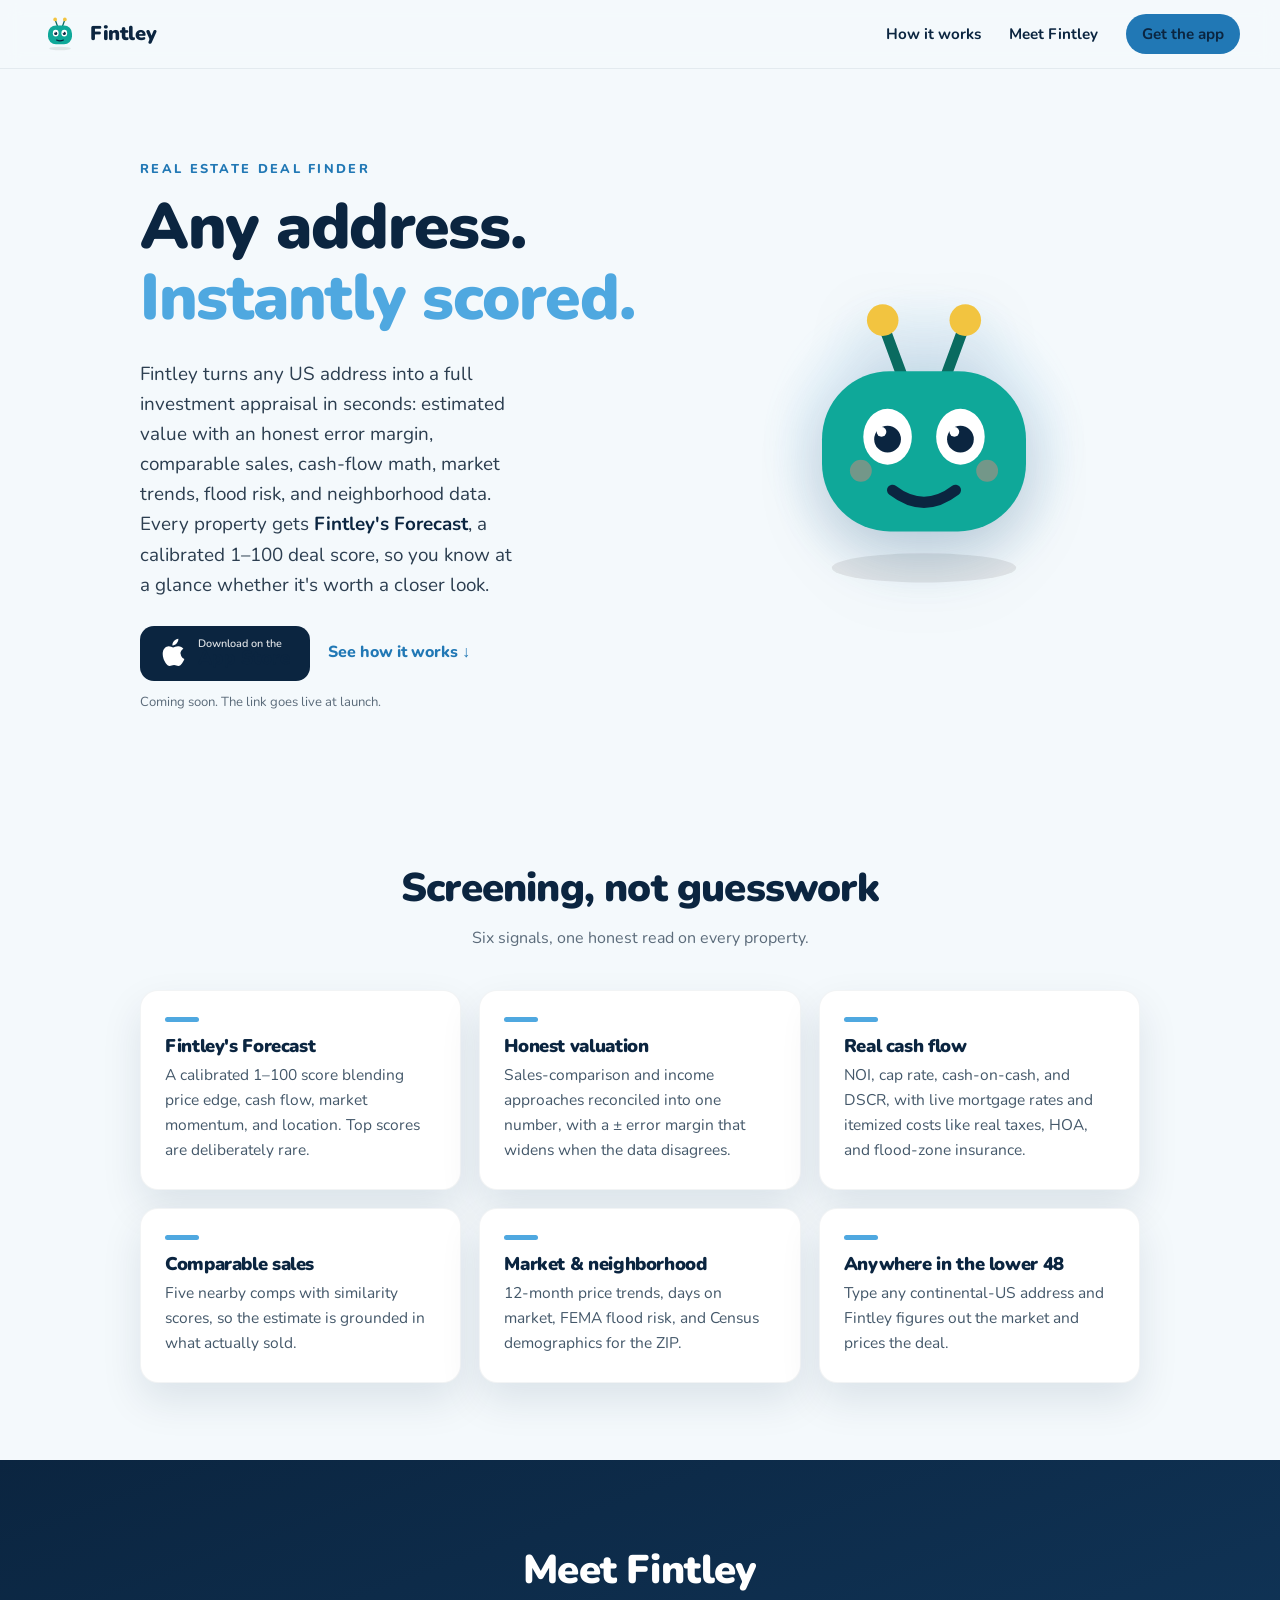
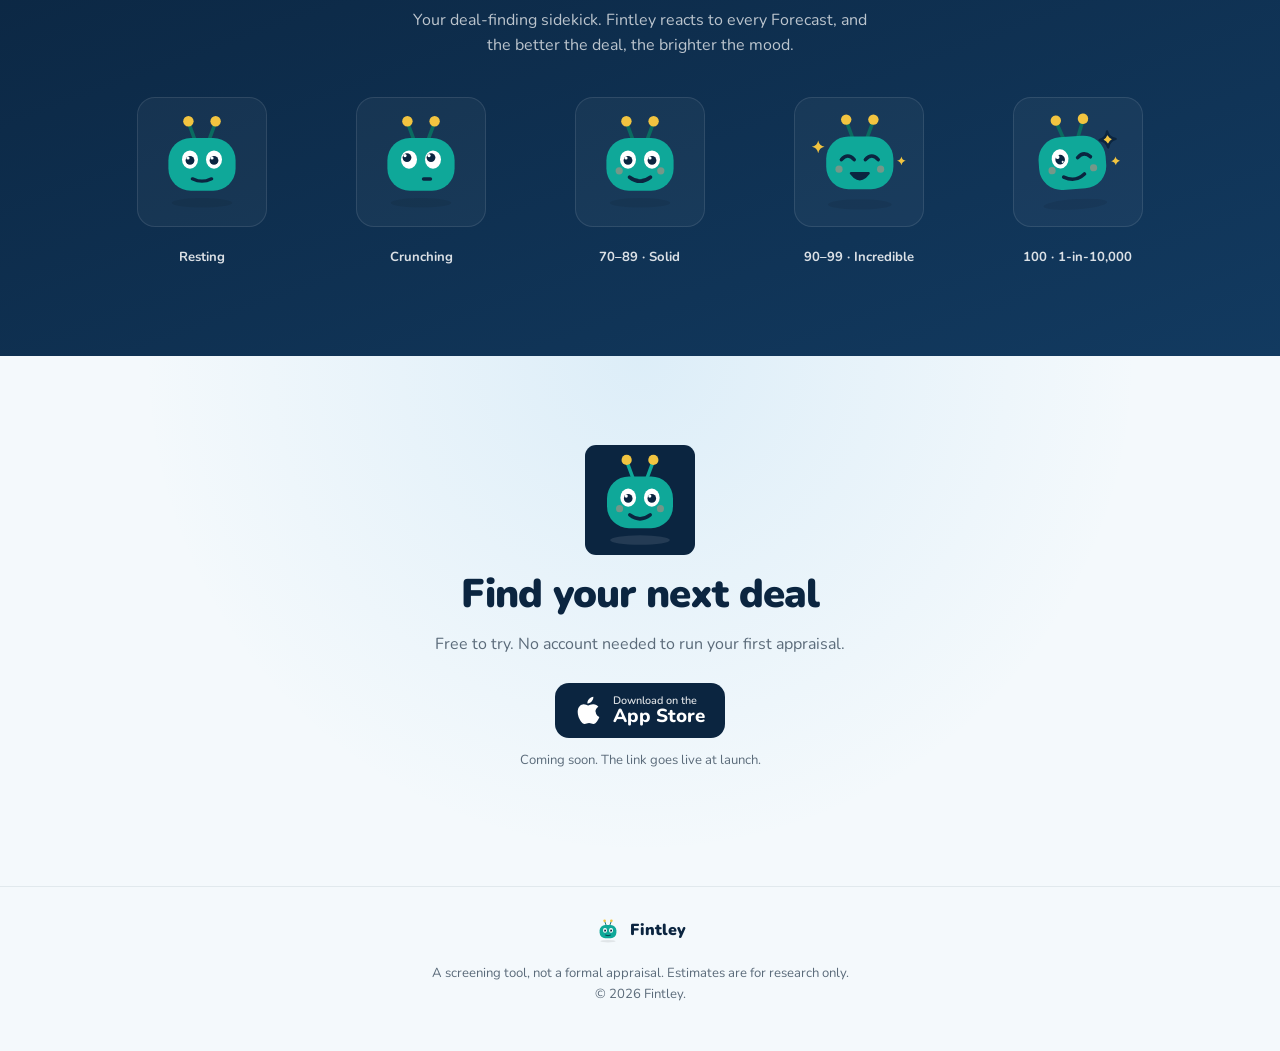
==== index.html @ 833531ff "Copy edits: remove em dashes from visible text" ====
<!DOCTYPE html>
<html lang="en">
<head>
  <meta charset="UTF-8" />
  <meta name="viewport" content="width=device-width, initial-scale=1.0" />
  <title>Fintley | Real Estate Deal Finder</title>
  <meta name="description" content="Fintley turns any US address into an instant, honest investment appraisal: value, cash flow, comps, flood risk, and Fintley's Forecast, a 1–100 deal score." />

  <!-- Social / Open Graph -->
  <meta property="og:title" content="Fintley | Real Estate Deal Finder" />
  <meta property="og:description" content="Any address, instantly scored. Meet Fintley's Forecast, a calibrated 1–100 investment score on every property." />
  <meta property="og:type" content="website" />
  <meta property="og:image" content="assets/og-image.png" />
  <meta name="theme-color" content="#0B2540" />

  <link rel="icon" type="image/png" href="assets/favicon-256.png" />
  <link rel="apple-touch-icon" href="assets/apple-touch-icon.png" />
  <link rel="preconnect" href="https://fonts.googleapis.com" />
  <link rel="preconnect" href="https://fonts.gstatic.com" crossorigin />
  <link href="https://fonts.googleapis.com/css2?family=Nunito:wght@400;600;700;800;900&display=swap" rel="stylesheet" />
  <link rel="stylesheet" href="styles.css" />
</head>
<body>

  <!-- ───── Header ───── -->
  <header class="site-header">
    <a class="brand" href="#top" aria-label="Fintley home">
      <img class="brand__mark" src="assets/fintley/fintley-neutral-transparent.svg" alt="" width="40" height="40" />
      <span class="brand__name">Fintley</span>
    </a>
    <nav class="site-nav">
      <a href="#how">How it works</a>
      <a href="#fintley">Meet Fintley</a>
      <a class="btn btn--sm" href="#download">Get the app</a>
    </nav>
  </header>

  <!-- ───── Hero ───── -->
  <main id="top">
    <section class="hero">
      <div class="hero__copy">
        <p class="eyebrow">Real Estate Deal Finder</p>
        <h1>Any address.<br /><span class="accent">Instantly&nbsp;scored.</span></h1>
        <p class="lede">
          Fintley turns any US address into a full investment appraisal in
          seconds: estimated value with an honest error margin, comparable sales,
          cash-flow math, market trends, flood risk, and neighborhood data. Every
          property gets <strong>Fintley's&nbsp;Forecast</strong>, a calibrated 1–100
          deal score, so you know at a glance whether it's worth a closer look.
        </p>
        <div class="cta-row">
          <!-- TODO: replace with the real App Store URL at launch -->
          <a class="appstore-btn" href="https://apps.apple.com/app/id000000000" data-placeholder="true" aria-label="Download Fintley on the App Store (link coming at launch)">
            <svg class="appstore-btn__logo" viewBox="0 0 384 512" aria-hidden="true" focusable="false">
              <path fill="currentColor" d="M318.7 268.7c-.2-36.7 16.4-64.4 50-84.8-18.8-26.9-47.2-41.7-84.7-44.6-35.5-2.8-74.3 20.7-88.5 20.7-15 0-49.4-19.7-76.4-19.7C71.4 141.3 16 184.5 16 272.1c0 25.9 4.7 52.7 14.2 80.3 12.6 36.4 58 125.6 105.4 124.1 24.8-.6 42.3-17.6 74.5-17.6 31.2 0 47.4 17.6 74.4 17.6 47.8-.7 88.9-81.8 100.9-118.3-64.1-30.2-60.9-88.5-60.9-89.5zM256.9 91.5c29.6-35.1 26.9-67.1 26-78.6-26.1 1.5-56.3 17.8-73.5 37.8-19 21.5-30.2 48.1-27.8 77.9 28.2 2.2 53.9-12.2 75.3-37.1z"/>
            </svg>
            <span class="appstore-btn__text">
              <small>Download on the</small>
              <strong>App Store</strong>
            </span>
          </a>
          <a class="link-quiet" href="#how">See how it works ↓</a>
        </div>
        <p class="cta-note">Coming soon. The link goes live at launch.</p>
      </div>

      <div class="hero__art" aria-hidden="true">
        <div class="hero__glow"></div>
        <img class="fintley-hero floaty" src="assets/fintley/fintley-happy-transparent.svg" alt="Fintley, the app's mascot" width="320" height="320" />
      </div>
    </section>

    <!-- ───── How it works ───── -->
    <section id="how" class="features">
      <h2>Screening, not guesswork</h2>
      <p class="section-sub">Six signals, one honest read on every property.</p>
      <div class="grid">
        <article class="card">
          <h3>Fintley's Forecast</h3>
          <p>A calibrated 1–100 score blending price edge, cash flow, market momentum, and location. Top scores are deliberately rare.</p>
        </article>
        <article class="card">
          <h3>Honest valuation</h3>
          <p>Sales-comparison and income approaches reconciled into one number, with a ± error margin that widens when the data disagrees.</p>
        </article>
        <article class="card">
          <h3>Real cash flow</h3>
          <p>NOI, cap rate, cash-on-cash, and DSCR, with live mortgage rates and itemized costs like real taxes, HOA, and flood-zone insurance.</p>
        </article>
        <article class="card">
          <h3>Comparable sales</h3>
          <p>Five nearby comps with similarity scores, so the estimate is grounded in what actually sold.</p>
        </article>
        <article class="card">
          <h3>Market &amp; neighborhood</h3>
          <p>12-month price trends, days on market, FEMA flood risk, and Census demographics for the ZIP.</p>
        </article>
        <article class="card">
          <h3>Anywhere in the lower 48</h3>
          <p>Type any continental-US address and Fintley figures out the market and prices the deal.</p>
        </article>
      </div>
    </section>

    <!-- ───── Meet Fintley ───── -->
    <section id="fintley" class="fintley">
      <h2>Meet Fintley</h2>
      <p class="section-sub">
        Your deal-finding sidekick. Fintley reacts to every Forecast, and the better
        the deal, the brighter the mood.
      </p>
      <ul class="moods" role="list">
        <li class="mood">
          <img src="assets/fintley/fintley-neutral-transparent.svg" alt="Fintley, neutral" width="120" height="120" />
          <span class="mood__label">Resting</span>
        </li>
        <li class="mood">
          <img src="assets/fintley/fintley-thinking-transparent.svg" alt="Fintley, thinking" width="120" height="120" />
          <span class="mood__label">Crunching</span>
        </li>
        <li class="mood">
          <img src="assets/fintley/fintley-happy-transparent.svg" alt="Fintley, happy" width="120" height="120" />
          <span class="mood__label">70–89 · Solid</span>
        </li>
        <li class="mood">
          <img src="assets/fintley/fintley-excited-transparent.svg" alt="Fintley, excited" width="120" height="120" />
          <span class="mood__label">90–99 · Incredible</span>
        </li>
        <li class="mood">
          <img src="assets/fintley/fintley-wink-transparent.svg" alt="Fintley, winking" width="120" height="120" />
          <span class="mood__label">100 · 1-in-10,000</span>
        </li>
      </ul>
    </section>

    <!-- ───── Download CTA ───── -->
    <section id="download" class="download">
      <img class="download__fintley" src="assets/fintley/fintley-happy-dark.svg" alt="" width="128" height="128" />
      <h2>Find your next deal</h2>
      <p>Free to try. No account needed to run your first appraisal.</p>
      <!-- TODO: replace with the real App Store URL at launch -->
      <a class="appstore-btn appstore-btn--on-dark" href="https://apps.apple.com/app/id000000000" data-placeholder="true" aria-label="Download Fintley on the App Store (link coming at launch)">
        <svg class="appstore-btn__logo" viewBox="0 0 384 512" aria-hidden="true" focusable="false">
          <path fill="currentColor" d="M318.7 268.7c-.2-36.7 16.4-64.4 50-84.8-18.8-26.9-47.2-41.7-84.7-44.6-35.5-2.8-74.3 20.7-88.5 20.7-15 0-49.4-19.7-76.4-19.7C71.4 141.3 16 184.5 16 272.1c0 25.9 4.7 52.7 14.2 80.3 12.6 36.4 58 125.6 105.4 124.1 24.8-.6 42.3-17.6 74.5-17.6 31.2 0 47.4 17.6 74.4 17.6 47.8-.7 88.9-81.8 100.9-118.3-64.1-30.2-60.9-88.5-60.9-89.5zM256.9 91.5c29.6-35.1 26.9-67.1 26-78.6-26.1 1.5-56.3 17.8-73.5 37.8-19 21.5-30.2 48.1-27.8 77.9 28.2 2.2 53.9-12.2 75.3-37.1z"/>
        </svg>
        <span class="appstore-btn__text"><small>Download on the</small><strong>App Store</strong></span>
      </a>
      <p class="cta-note cta-note--light">Coming soon. The link goes live at launch.</p>
    </section>
  </main>

  <!-- ───── Footer ───── -->
  <footer class="site-footer">
    <div class="footer__brand">
      <img src="assets/fintley/fintley-neutral-transparent.svg" alt="" width="28" height="28" />
      <span>Fintley</span>
    </div>
    <p class="footer__fine">
      A screening tool, not a formal appraisal. Estimates are for research only.<br />
      © <span id="year">2026</span> Fintley.
    </p>
  </footer>

  <script src="app.js" defer></script>
</body>
</html>
---- styles.css ----
/* Fintley — landing page
   Official team colors:
   navy #0B2540 · sky #4FA8E0 · white #FFFFFF
   (sky-deep #2178B5 is sky tuned darker for text & hovers;
    cloud #F4F9FC is white with a whisper of sky for page background) */

:root {
  --navy: #0B2540;
  --navy-soft: #123A60;
  --sky: #4FA8E0;
  --sky-deep: #2178B5;
  --white: #FFFFFF;
  --cloud: #F4F9FC;
  --ink: #0B2540;
  --muted: #5b6b7a;
  --radius: 18px;
  --maxw: 1080px;
  --shadow: 0 18px 40px rgba(11, 37, 64, 0.10);
}

* { box-sizing: border-box; }

html { scroll-behavior: smooth; }

body {
  margin: 0;
  font-family: "Nunito", -apple-system, BlinkMacSystemFont, "Segoe UI", sans-serif;
  color: var(--ink);
  background: var(--cloud);
  line-height: 1.6;
  -webkit-font-smoothing: antialiased;
}

h1, h2, h3 { line-height: 1.1; margin: 0 0 .4em; font-weight: 900; letter-spacing: -0.02em; }
h2 { font-size: clamp(1.7rem, 3.5vw, 2.5rem); text-align: center; }
p { margin: 0 0 1rem; }
.accent { color: var(--sky); }

/* ───── Header ───── */
.site-header {
  position: sticky; top: 0; z-index: 50;
  display: flex; align-items: center; justify-content: space-between;
  padding: 14px clamp(16px, 4vw, 40px);
  background: rgba(244, 249, 252, 0.82);
  backdrop-filter: saturate(160%) blur(10px);
  border-bottom: 1px solid rgba(11, 37, 64, 0.07);
}
.brand { display: flex; align-items: center; gap: 10px; text-decoration: none; color: var(--navy); }
.brand__mark { display: block; }
.brand__name { font-weight: 900; font-size: 1.25rem; letter-spacing: -0.02em; }
.site-nav { display: flex; align-items: center; gap: clamp(12px, 2.5vw, 28px); }
.site-nav a { color: var(--navy); text-decoration: none; font-weight: 700; font-size: .95rem; }
.site-nav a:not(.btn):hover { color: var(--sky-deep); }

.btn {
  background: var(--sky-deep); color: #fff; border-radius: 999px;
  padding: 10px 18px; font-weight: 800; text-decoration: none;
  transition: transform .15s ease, background .15s ease;
}
.btn:hover { background: var(--navy); transform: translateY(-1px); }
.btn--sm { padding: 8px 16px; font-size: .9rem; }

/* ───── Hero ───── */
.hero {
  max-width: var(--maxw); margin: 0 auto;
  padding: clamp(40px, 7vw, 90px) clamp(16px, 4vw, 40px) clamp(30px, 5vw, 60px);
  display: grid; grid-template-columns: 1.1fr .9fr; gap: 40px; align-items: center;
}
.eyebrow {
  text-transform: uppercase; letter-spacing: .18em; font-weight: 800;
  font-size: .8rem; color: var(--sky-deep); margin-bottom: .8rem;
}
.hero h1 { font-size: clamp(2.4rem, 6vw, 4rem); }
.lede { font-size: clamp(1rem, 1.6vw, 1.18rem); color: #2c3e50; max-width: 34ch; }
.hero strong { color: var(--navy); }

.cta-row { display: flex; align-items: center; gap: 18px; flex-wrap: wrap; margin-top: 1.6rem; }
.link-quiet { color: var(--sky-deep); font-weight: 800; text-decoration: none; }
.link-quiet:hover { text-decoration: underline; }
.cta-note { font-size: .82rem; color: var(--muted); margin-top: .7rem; }
.cta-note--light { color: rgba(255,255,255,.7); }

/* Hero art */
.hero__art { position: relative; display: grid; place-items: center; }
.hero__glow {
  position: absolute; inset: 0; margin: auto;
  width: min(78%, 340px); aspect-ratio: 1;
  background: radial-gradient(circle, rgba(79,168,224,.30), transparent 65%);
  filter: blur(8px);
}
.fintley-hero { position: relative; width: min(80%, 340px); height: auto; filter: drop-shadow(0 20px 30px rgba(11,37,64,.18)); }

/* App Store button */
.appstore-btn {
  display: inline-flex; align-items: center; gap: 12px;
  background: var(--navy); color: #fff; text-decoration: none;
  padding: 12px 20px; border-radius: 14px;
  transition: transform .15s ease, box-shadow .15s ease;
}
.appstore-btn:hover { transform: translateY(-2px); box-shadow: var(--shadow); }
.appstore-btn__logo { width: 26px; height: 30px; flex: none; }
.appstore-btn__text { display: flex; flex-direction: column; line-height: 1.05; text-align: left; }
.appstore-btn__text small { font-size: .68rem; opacity: .85; font-weight: 600; }
.appstore-btn__text strong { font-size: 1.18rem; font-weight: 800; }
.appstore-btn--on-dark { background: #fff; color: var(--navy); }

/* ───── Features ───── */
.features { max-width: var(--maxw); margin: 0 auto; padding: clamp(40px, 6vw, 80px) clamp(16px, 4vw, 40px); }
.section-sub { text-align: center; color: var(--muted); max-width: 48ch; margin: 0 auto 2.4rem; }
.grid { display: grid; grid-template-columns: repeat(3, 1fr); gap: 18px; }
.card {
  background: #fff; border-radius: var(--radius); padding: 26px 24px;
  box-shadow: var(--shadow); border: 1px solid rgba(11,37,64,.05);
}
.card h3 { font-size: 1.15rem; color: var(--navy); }
.card h3::before {
  content: ""; display: block; width: 34px; height: 5px; border-radius: 3px;
  background: var(--sky); margin-bottom: 14px;
}
.card p { color: #44586a; margin: 0; font-size: .97rem; }

/* ───── Meet Fintley ───── */
.fintley {
  background: linear-gradient(160deg, var(--navy), var(--navy-soft));
  color: #fff; padding: clamp(48px, 7vw, 88px) clamp(16px, 4vw, 40px);
}
.fintley .section-sub { color: rgba(255,255,255,.72); }
.moods {
  list-style: none; margin: 2rem auto 0; padding: 0; max-width: var(--maxw);
  display: grid; grid-template-columns: repeat(5, 1fr); gap: 14px;
}
.mood { text-align: center; }
.mood img {
  width: 100%; max-width: 130px; height: auto; background: rgba(255,255,255,.04);
  border: 1px solid rgba(255,255,255,.10); border-radius: var(--radius); padding: 8px;
}
.mood__label { display: block; margin-top: .7rem; font-weight: 700; font-size: .82rem; color: rgba(255,255,255,.85); }

/* ───── Download ───── */
.download {
  text-align: center; padding: clamp(48px, 7vw, 90px) clamp(16px, 4vw, 40px);
  background:
    radial-gradient(circle at 50% 0%, rgba(79,168,224,.14), transparent 60%),
    var(--cloud);
}
.download__fintley { width: 110px; height: auto; margin-bottom: 8px; }
.download p { color: var(--muted); margin-bottom: 1.6rem; }
.download .appstore-btn { background: var(--navy); color: #fff; }

/* ───── Footer ───── */
.site-footer {
  border-top: 1px solid rgba(11,37,64,.08);
  padding: 30px clamp(16px, 4vw, 40px); text-align: center;
}
.footer__brand { display: inline-flex; align-items: center; gap: 8px; font-weight: 900; color: var(--navy); }
.footer__fine { color: var(--muted); font-size: .82rem; margin-top: .6rem; }

/* ───── Motion ───── */
@keyframes floaty {
  0%, 100% { transform: translateY(0); }
  50% { transform: translateY(-10px); }
}
.floaty { animation: floaty 4.5s ease-in-out infinite; }

@media (prefers-reduced-motion: reduce) {
  .floaty { animation: none; }
  html { scroll-behavior: auto; }
}

/* ───── Responsive ───── */
@media (max-width: 860px) {
  .hero { grid-template-columns: 1fr; text-align: center; padding-top: 36px; }
  .hero__copy { order: 2; }
  .hero__art { order: 1; }
  .lede { max-width: none; }
  .cta-row { justify-content: center; }
  .grid { grid-template-columns: repeat(2, 1fr); }
  .moods { grid-template-columns: repeat(3, 1fr); max-width: 460px; }
}
@media (max-width: 520px) {
  .site-nav a:not(.btn) { display: none; }
  .grid { grid-template-columns: 1fr; }
  .moods { grid-template-columns: repeat(2, 1fr); max-width: 320px; }
}
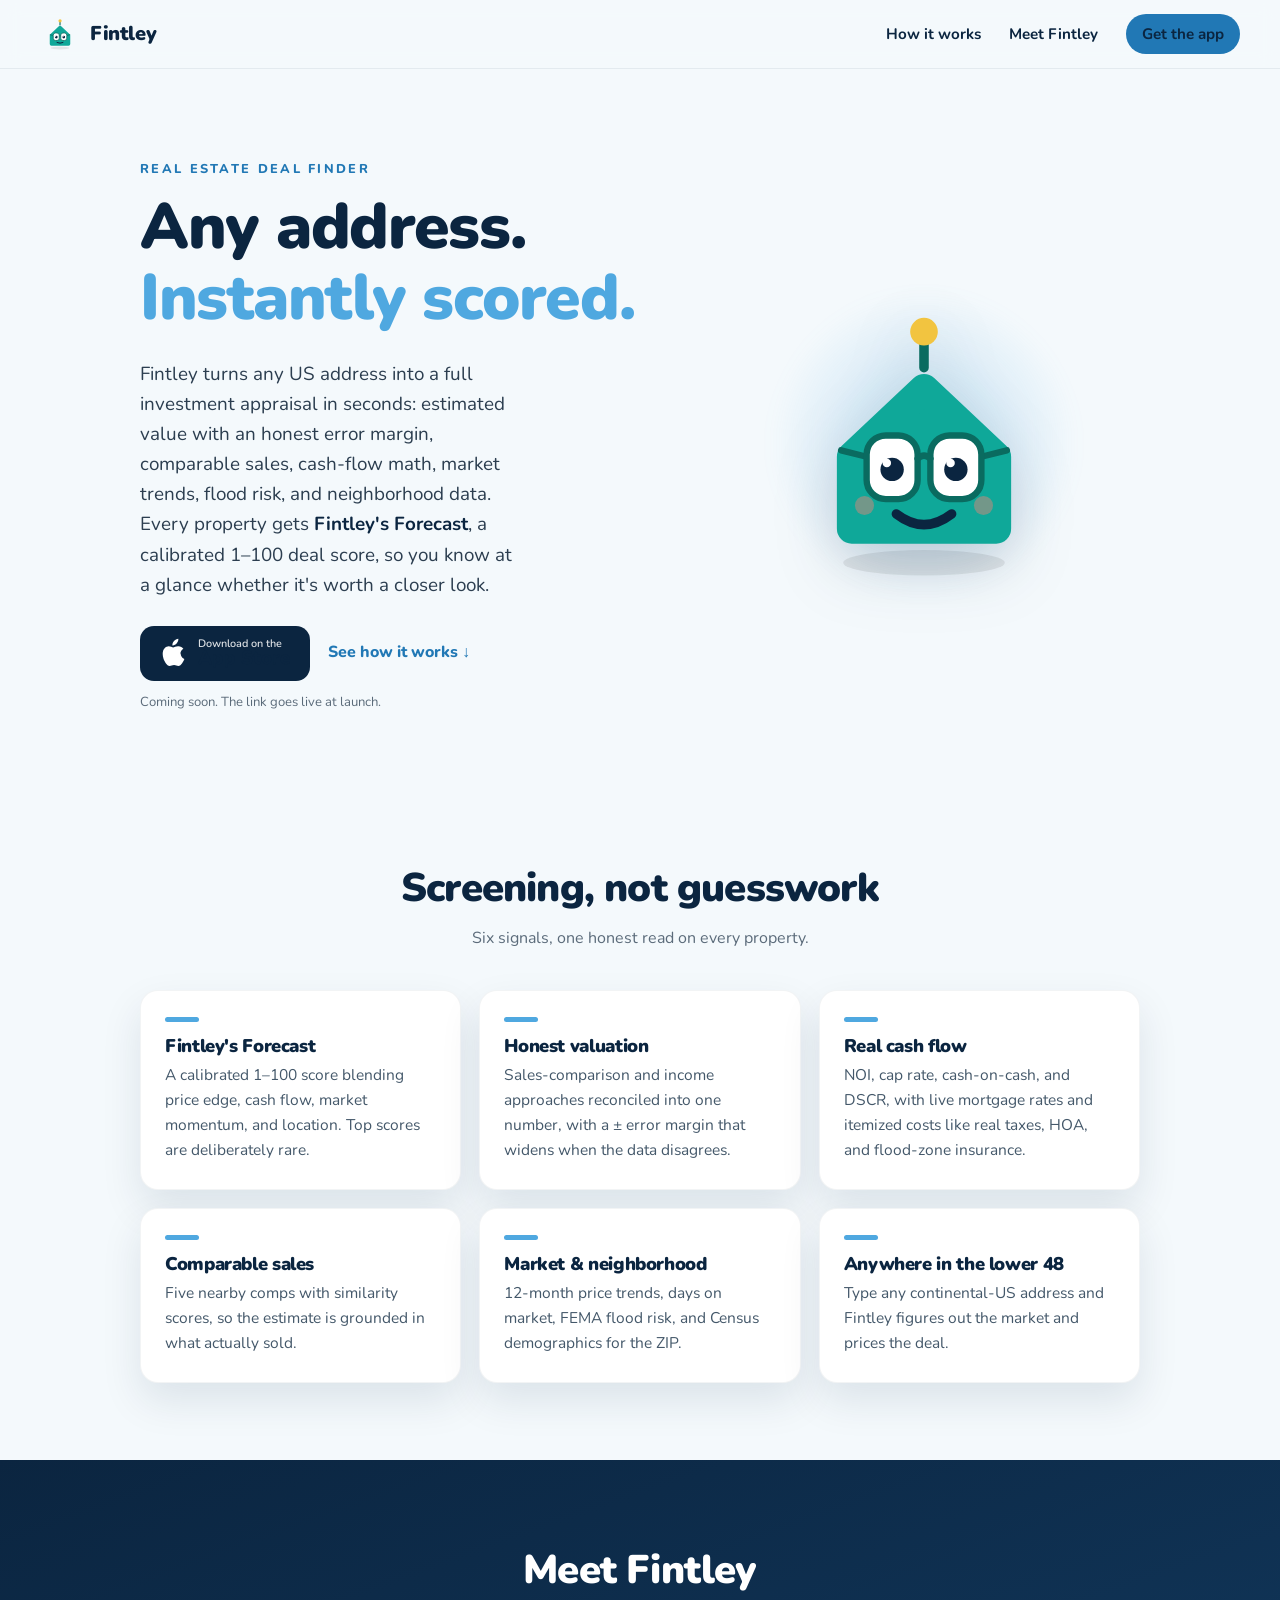
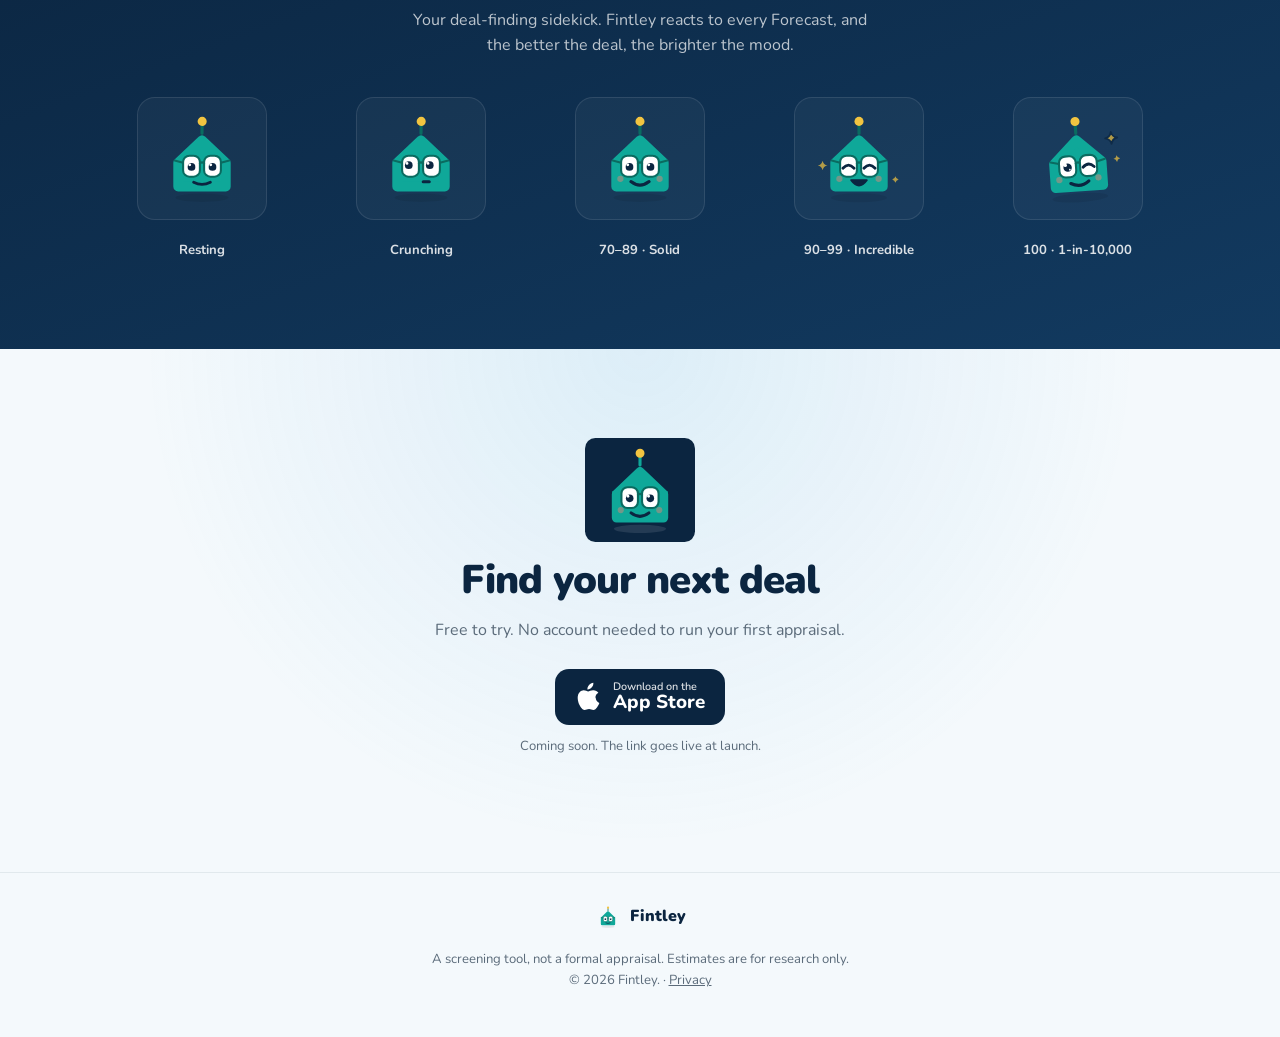
==== commit e41654e9: "Add Privacy link to footer" ====
--- a/index.html
+++ b/index.html
@@ -111,23 +111,23 @@
       </p>
       <ul class="moods" role="list">
         <li class="mood">
-          <img src="assets/fintley/fintley-neutral-transparent.svg" alt="Fintley, neutral" width="120" height="120" />
+          <img src="assets/fintley/fintley-neutral-transparent.svg" alt="Fintley, neutral" width="120" height="120" loading="lazy" />
           <span class="mood__label">Resting</span>
         </li>
         <li class="mood">
-          <img src="assets/fintley/fintley-thinking-transparent.svg" alt="Fintley, thinking" width="120" height="120" />
+          <img src="assets/fintley/fintley-thinking-transparent.svg" alt="Fintley, thinking" width="120" height="120" loading="lazy" />
           <span class="mood__label">Crunching</span>
         </li>
         <li class="mood">
-          <img src="assets/fintley/fintley-happy-transparent.svg" alt="Fintley, happy" width="120" height="120" />
+          <img src="assets/fintley/fintley-happy-transparent.svg" alt="Fintley, happy" width="120" height="120" loading="lazy" />
           <span class="mood__label">70–89 · Solid</span>
         </li>
         <li class="mood">
-          <img src="assets/fintley/fintley-excited-transparent.svg" alt="Fintley, excited" width="120" height="120" />
+          <img src="assets/fintley/fintley-excited-transparent.svg" alt="Fintley, excited" width="120" height="120" loading="lazy" />
           <span class="mood__label">90–99 · Incredible</span>
         </li>
         <li class="mood">
-          <img src="assets/fintley/fintley-wink-transparent.svg" alt="Fintley, winking" width="120" height="120" />
+          <img src="assets/fintley/fintley-wink-transparent.svg" alt="Fintley, winking" width="120" height="120" loading="lazy" />
           <span class="mood__label">100 · 1-in-10,000</span>
         </li>
       </ul>
@@ -135,7 +135,7 @@
 
     <!-- ───── Download CTA ───── -->
     <section id="download" class="download">
-      <img class="download__fintley" src="assets/fintley/fintley-happy-dark.svg" alt="" width="128" height="128" />
+      <img class="download__fintley" src="assets/fintley/fintley-happy-dark.svg" alt="" width="128" height="128" loading="lazy" />
       <h2>Find your next deal</h2>
       <p>Free to try. No account needed to run your first appraisal.</p>
       <!-- TODO: replace with the real App Store URL at launch -->
@@ -152,12 +152,12 @@
   <!-- ───── Footer ───── -->
   <footer class="site-footer">
     <div class="footer__brand">
-      <img src="assets/fintley/fintley-neutral-transparent.svg" alt="" width="28" height="28" />
+      <img src="assets/fintley/fintley-neutral-transparent.svg" alt="" width="28" height="28" loading="lazy" />
       <span>Fintley</span>
     </div>
     <p class="footer__fine">
       A screening tool, not a formal appraisal. Estimates are for research only.<br />
-      © <span id="year">2026</span> Fintley.
+      © <span id="year">2026</span> Fintley. · <a href="privacy/" style="color:inherit">Privacy</a>
     </p>
   </footer>
 
--- a/styles.css
+++ b/styles.css
@@ -172,13 +172,29 @@
   .hero { grid-template-columns: 1fr; text-align: center; padding-top: 36px; }
   .hero__copy { order: 2; }
   .hero__art { order: 1; }
+  .fintley-hero { width: min(45%, 240px); }
+  .hero__glow { width: min(48%, 250px); }
   .lede { max-width: none; }
   .cta-row { justify-content: center; }
   .grid { grid-template-columns: repeat(2, 1fr); }
-  .moods { grid-template-columns: repeat(3, 1fr); max-width: 460px; }
+  /* flex instead of grid so the last row of moods centers itself */
+  .moods { display: flex; flex-wrap: wrap; justify-content: center; max-width: 460px; }
+  .mood { flex: 0 0 calc(33.33% - 10px); }
 }
 @media (max-width: 520px) {
-  .site-nav a:not(.btn) { display: none; }
+  .site-header { padding: 10px 12px; }
+  .brand { gap: 7px; }
+  .brand__mark { width: 30px; height: 30px; }
+  .site-nav { gap: 9px; }
+  .site-nav a { font-size: .78rem; white-space: nowrap; }
+  .brand__name { font-size: 1.05rem; }
+  .btn--sm { padding: 6px 11px; font-size: .78rem; }
+  .hero { padding-top: 20px; padding-bottom: 16px; gap: 20px; }
+  .fintley-hero { width: 180px; }
+  .hero__glow { width: 190px; }
+  .features, .fintley, .download { padding-top: 36px; padding-bottom: 36px; }
+  .card { padding: 20px 18px; }
+  .section-sub { margin-bottom: 1.6rem; }
   .grid { grid-template-columns: 1fr; }
-  .moods { grid-template-columns: repeat(2, 1fr); max-width: 320px; }
-}
+  .moods { max-width: 340px; gap: 10px; }
+}
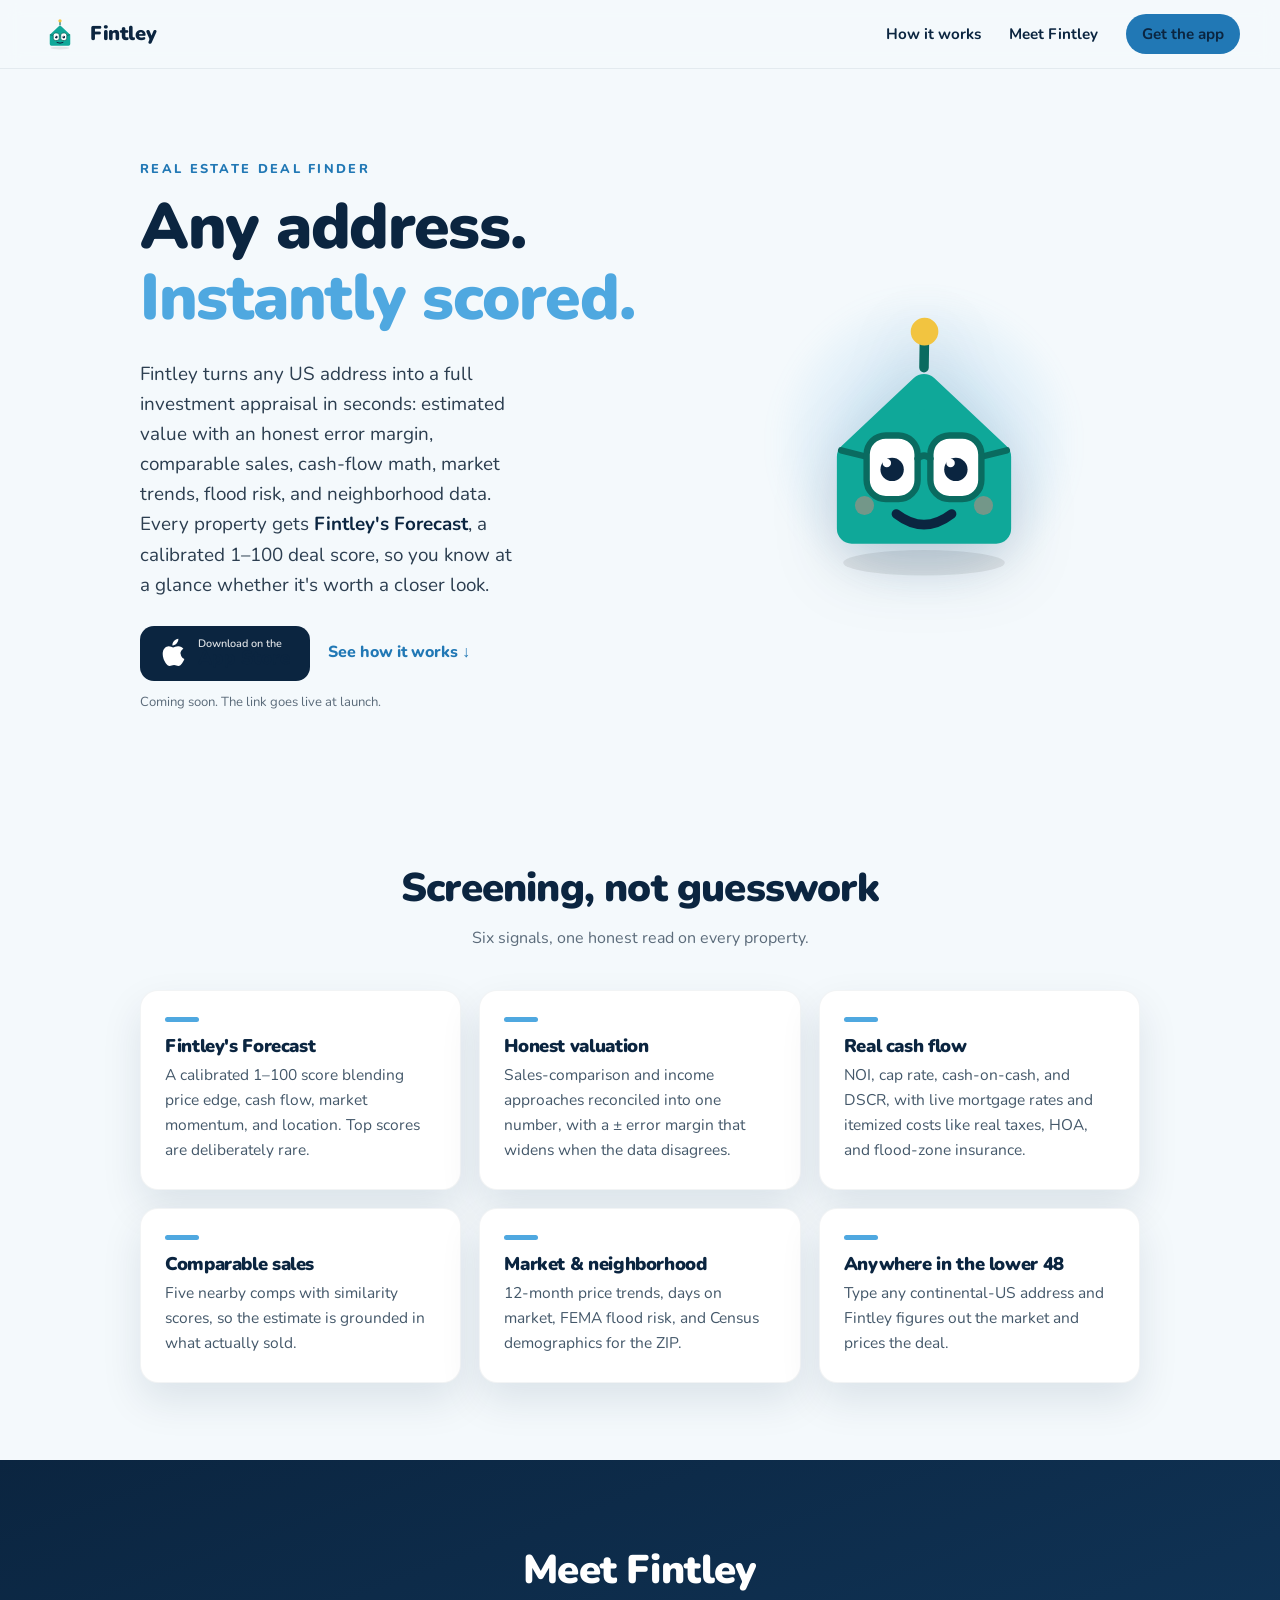
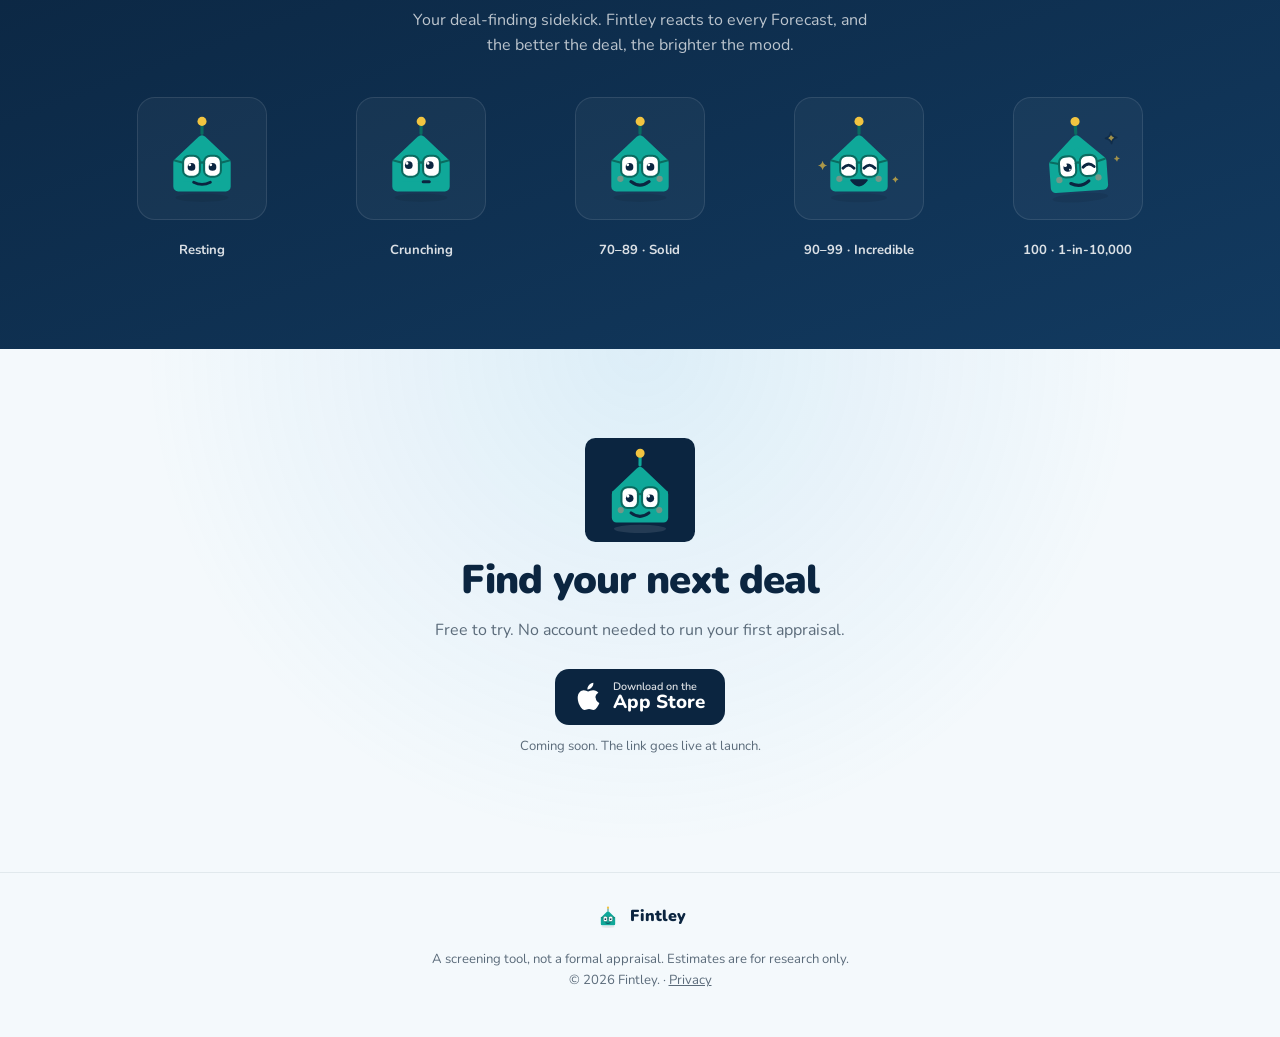
==== commit 0b8188c0: "Add SEO/PWA files and accessibility + mobile polish" ====
--- a/index.html
+++ b/index.html
@@ -5,22 +5,51 @@
   <meta name="viewport" content="width=device-width, initial-scale=1.0" />
   <title>Fintley | Real Estate Deal Finder</title>
   <meta name="description" content="Fintley turns any US address into an instant, honest investment appraisal: value, cash flow, comps, flood risk, and Fintley's Forecast, a 1–100 deal score." />
+  <link rel="canonical" href="https://fintley.app/" />
 
-  <!-- Social / Open Graph -->
+  <!-- Social / Open Graph (absolute URLs are required for link previews) -->
   <meta property="og:title" content="Fintley | Real Estate Deal Finder" />
   <meta property="og:description" content="Any address, instantly scored. Meet Fintley's Forecast, a calibrated 1–100 investment score on every property." />
   <meta property="og:type" content="website" />
-  <meta property="og:image" content="assets/og-image.png" />
+  <meta property="og:url" content="https://fintley.app/" />
+  <meta property="og:image" content="https://fintley.app/assets/og-image.png" />
+  <meta property="og:image:alt" content="Fintley — any address, instantly scored." />
+  <meta name="twitter:card" content="summary_large_image" />
+  <meta name="twitter:title" content="Fintley | Real Estate Deal Finder" />
+  <meta name="twitter:description" content="Any address, instantly scored. Meet Fintley's Forecast, a calibrated 1–100 investment score on every property." />
+  <meta name="twitter:image" content="https://fintley.app/assets/og-image.png" />
   <meta name="theme-color" content="#0B2540" />
 
   <link rel="icon" type="image/png" href="assets/favicon-256.png" />
   <link rel="apple-touch-icon" href="assets/apple-touch-icon.png" />
+  <link rel="manifest" href="site.webmanifest" />
   <link rel="preconnect" href="https://fonts.googleapis.com" />
   <link rel="preconnect" href="https://fonts.gstatic.com" crossorigin />
   <link href="https://fonts.googleapis.com/css2?family=Nunito:wght@400;600;700;800;900&display=swap" rel="stylesheet" />
   <link rel="stylesheet" href="styles.css" />
+
+  <!-- Structured data: helps search engines show richer app results -->
+  <script type="application/ld+json">
+  {
+    "@context": "https://schema.org",
+    "@type": "SoftwareApplication",
+    "name": "Fintley",
+    "applicationCategory": "FinanceApplication",
+    "operatingSystem": "iOS",
+    "url": "https://fintley.app/",
+    "image": "https://fintley.app/assets/og-image.png",
+    "description": "Fintley turns any US address into an instant, honest investment appraisal: value, cash flow, comps, flood risk, and Fintley's Forecast, a calibrated 1–100 deal score.",
+    "offers": {
+      "@type": "Offer",
+      "price": "0",
+      "priceCurrency": "USD"
+    }
+  }
+  </script>
 </head>
 <body>
+
+  <a class="skip-link" href="#top">Skip to content</a>
 
   <!-- ───── Header ───── -->
   <header class="site-header">
@@ -36,7 +65,7 @@
   </header>
 
   <!-- ───── Hero ───── -->
-  <main id="top">
+  <main id="top" tabindex="-1">
     <section class="hero">
       <div class="hero__copy">
         <p class="eyebrow">Real Estate Deal Finder</p>
@@ -66,7 +95,7 @@
 
       <div class="hero__art" aria-hidden="true">
         <div class="hero__glow"></div>
-        <img class="fintley-hero floaty" src="assets/fintley/fintley-happy-transparent.svg" alt="Fintley, the app's mascot" width="320" height="320" />
+        <img class="fintley-hero floaty" src="assets/fintley/fintley-happy-transparent.svg" alt="Fintley, the app's mascot" width="320" height="320" fetchpriority="high" decoding="async" />
       </div>
     </section>
 
@@ -157,7 +186,7 @@
     </div>
     <p class="footer__fine">
       A screening tool, not a formal appraisal. Estimates are for research only.<br />
-      © <span id="year">2026</span> Fintley. · <a href="privacy/" style="color:inherit">Privacy</a>
+      © <span id="year">2026</span> Fintley. · <a href="privacy/">Privacy</a>
     </p>
   </footer>
 
--- a/styles.css
+++ b/styles.css
@@ -36,6 +36,19 @@
 p { margin: 0 0 1rem; }
 .accent { color: var(--sky); }
 
+/* Visible keyboard focus for all interactive elements */
+:focus-visible { outline: 3px solid var(--sky-deep); outline-offset: 2px; border-radius: 4px; }
+main:focus-visible { outline: none; }
+
+/* Skip link — hidden until focused, then pinned to the top-left */
+.skip-link {
+  position: absolute; top: 8px; left: 8px; z-index: 100;
+  transform: translateY(-150%);
+  background: var(--navy); color: #fff; text-decoration: none;
+  padding: 10px 16px; border-radius: 10px; font-weight: 800;
+}
+.skip-link:focus { transform: translateY(0); }
+
 /* ───── Header ───── */
 .site-header {
   position: sticky; top: 0; z-index: 50;
@@ -154,6 +167,7 @@
 }
 .footer__brand { display: inline-flex; align-items: center; gap: 8px; font-weight: 900; color: var(--navy); }
 .footer__fine { color: var(--muted); font-size: .82rem; margin-top: .6rem; }
+.footer__fine a { color: inherit; }
 
 /* ───── Motion ───── */
 @keyframes floaty {
@@ -165,6 +179,9 @@
 @media (prefers-reduced-motion: reduce) {
   .floaty { animation: none; }
   html { scroll-behavior: auto; }
+  /* Drop the lift-on-hover micro-interactions too */
+  .btn, .appstore-btn { transition: none; }
+  .btn:hover, .appstore-btn:hover { transform: none; }
 }
 
 /* ───── Responsive ───── */
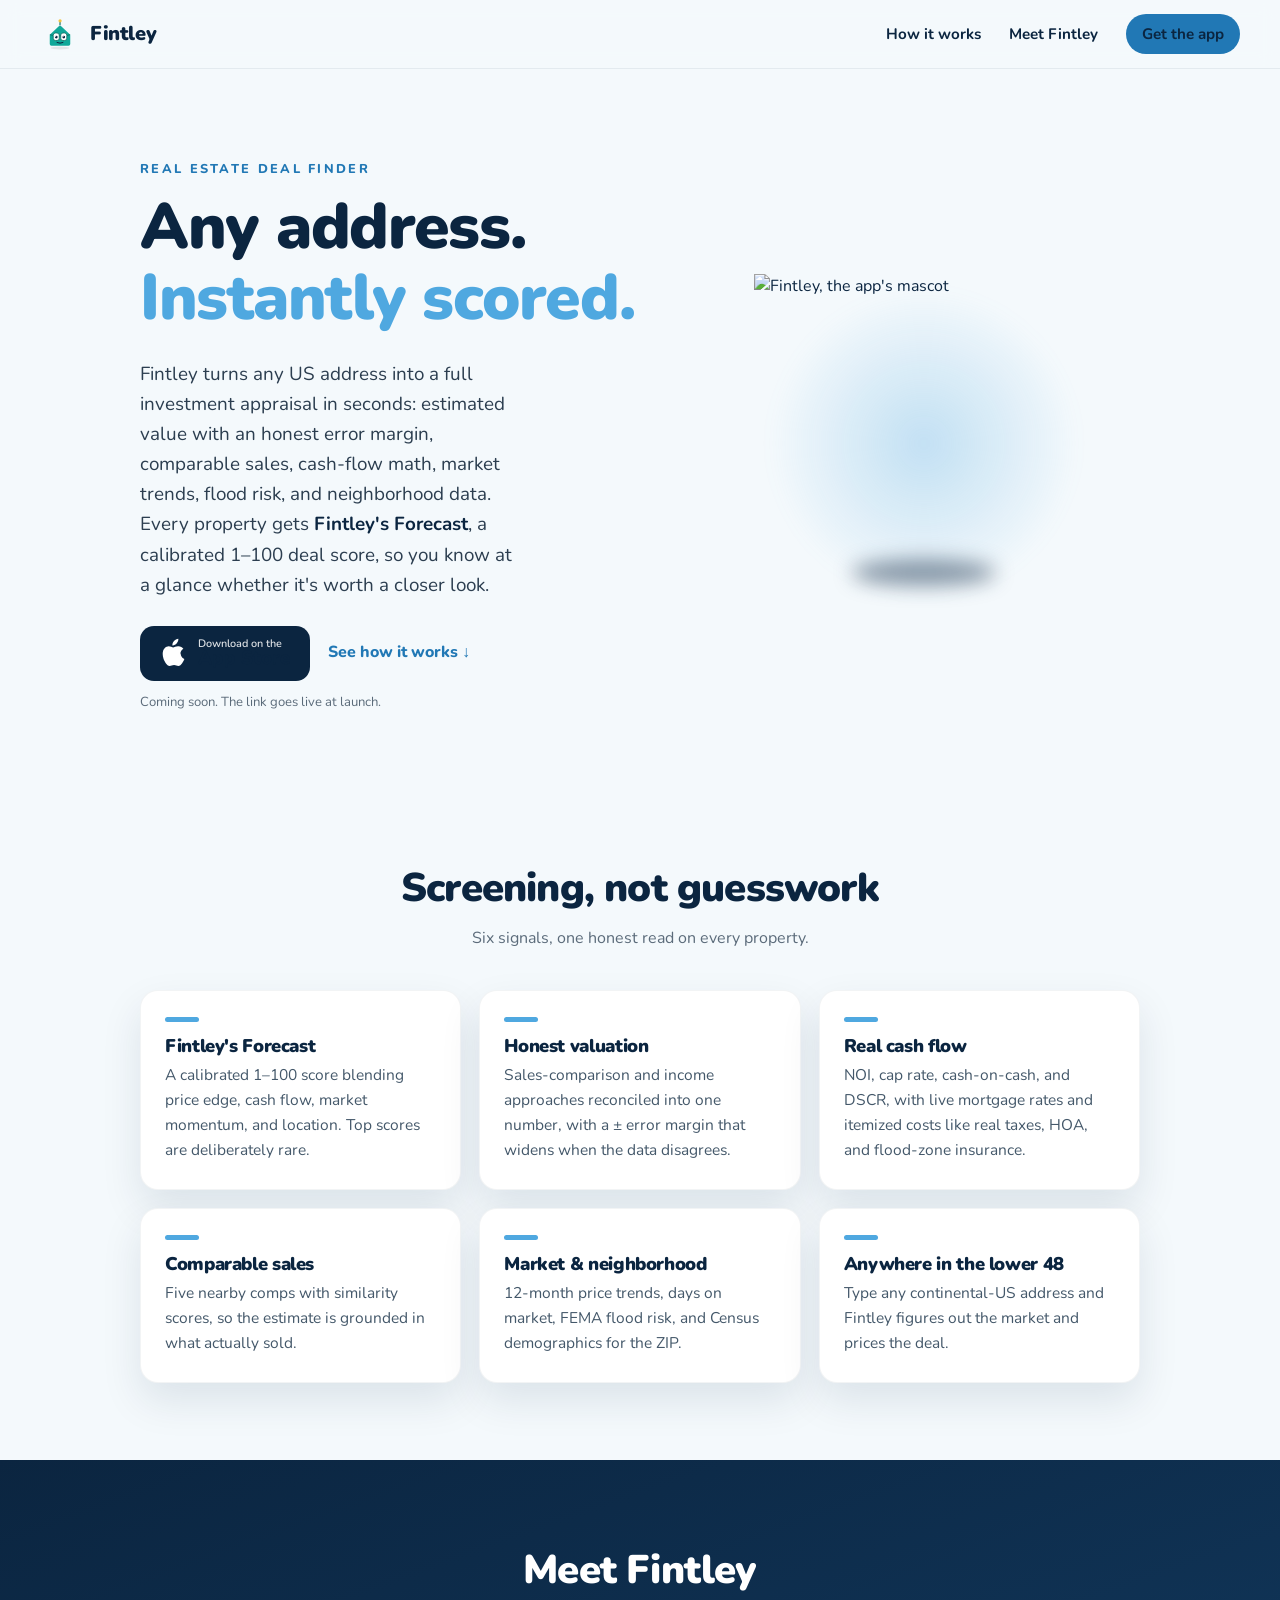
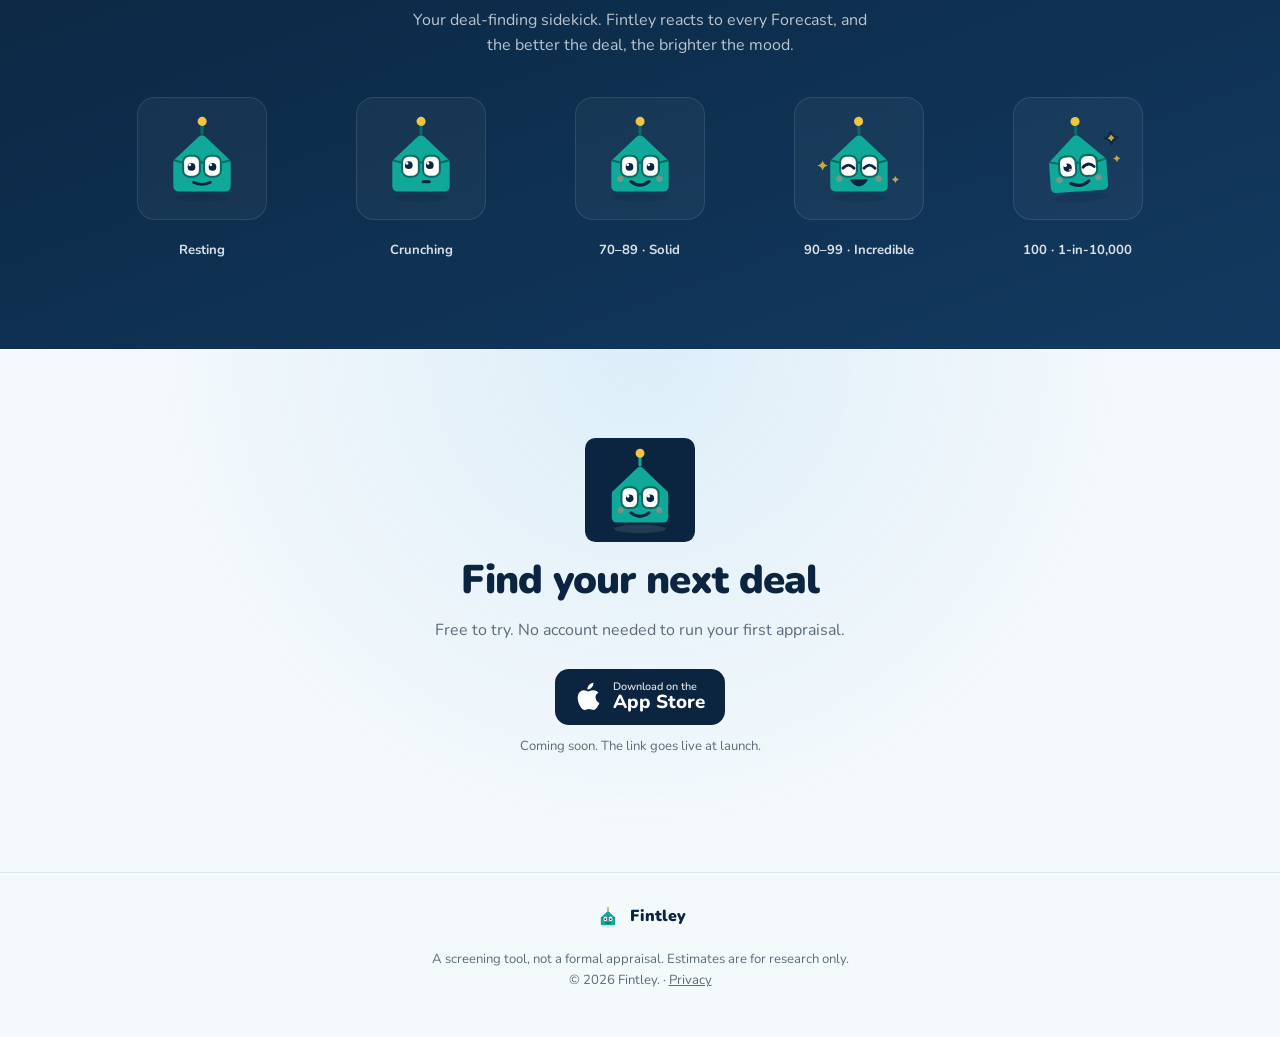
==== commit c7668403: "Anchor hero shadow; add shadowless mascot" ====
--- a/index.html
+++ b/index.html
@@ -95,7 +95,10 @@
 
       <div class="hero__art" aria-hidden="true">
         <div class="hero__glow"></div>
-        <img class="fintley-hero floaty" src="assets/fintley/fintley-happy-transparent.svg" alt="Fintley, the app's mascot" width="320" height="320" fetchpriority="high" decoding="async" />
+        <div class="hero__float">
+          <img class="fintley-hero floaty" src="assets/fintley/fintley-happy-hero.svg" alt="Fintley, the app's mascot" width="320" height="320" fetchpriority="high" decoding="async" />
+          <span class="hero__shadow"></span>
+        </div>
       </div>
     </section>
 
--- a/styles.css
+++ b/styles.css
@@ -101,7 +101,15 @@
   background: radial-gradient(circle, rgba(79,168,224,.30), transparent 65%);
   filter: blur(8px);
 }
-.fintley-hero { position: relative; width: min(80%, 340px); height: auto; filter: drop-shadow(0 20px 30px rgba(11,37,64,.18)); }
+.hero__float { position: relative; width: min(80%, 340px); }
+.fintley-hero { position: relative; z-index: 1; display: block; width: 100%; height: auto; }
+.hero__shadow {
+  position: absolute; left: 50%; bottom: 8%; z-index: 0;
+  width: 46%; height: 8.5%; border-radius: 50%;
+  background: rgba(11, 37, 64, .45); filter: blur(11px);
+  transform: translateX(-50%) scale(.92);
+  animation: heroShadow 4.5s ease-in-out infinite;
+}
 
 /* App Store button */
 .appstore-btn {
@@ -176,8 +184,15 @@
 }
 .floaty { animation: floaty 4.5s ease-in-out infinite; }
 
+/* Ground shadow stays anchored; it grows + fades as Fintley lifts (kept subtle) */
+@keyframes heroShadow {
+  0%, 100% { transform: translateX(-50%) scale(.92); opacity: 1; }
+  50% { transform: translateX(-50%) scale(1.15); opacity: .5; }
+}
+
 @media (prefers-reduced-motion: reduce) {
   .floaty { animation: none; }
+  .hero__shadow { animation: none; }
   html { scroll-behavior: auto; }
   /* Drop the lift-on-hover micro-interactions too */
   .btn, .appstore-btn { transition: none; }
@@ -189,7 +204,7 @@
   .hero { grid-template-columns: 1fr; text-align: center; padding-top: 36px; }
   .hero__copy { order: 2; }
   .hero__art { order: 1; }
-  .fintley-hero { width: min(45%, 240px); }
+  .hero__float { width: min(45%, 240px); }
   .hero__glow { width: min(48%, 250px); }
   .lede { max-width: none; }
   .cta-row { justify-content: center; }
@@ -207,7 +222,7 @@
   .brand__name { font-size: 1.05rem; }
   .btn--sm { padding: 6px 11px; font-size: .78rem; }
   .hero { padding-top: 20px; padding-bottom: 16px; gap: 20px; }
-  .fintley-hero { width: 180px; }
+  .hero__float { width: 180px; }
   .hero__glow { width: 190px; }
   .features, .fintley, .download { padding-top: 36px; padding-bottom: 36px; }
   .card { padding: 20px 18px; }
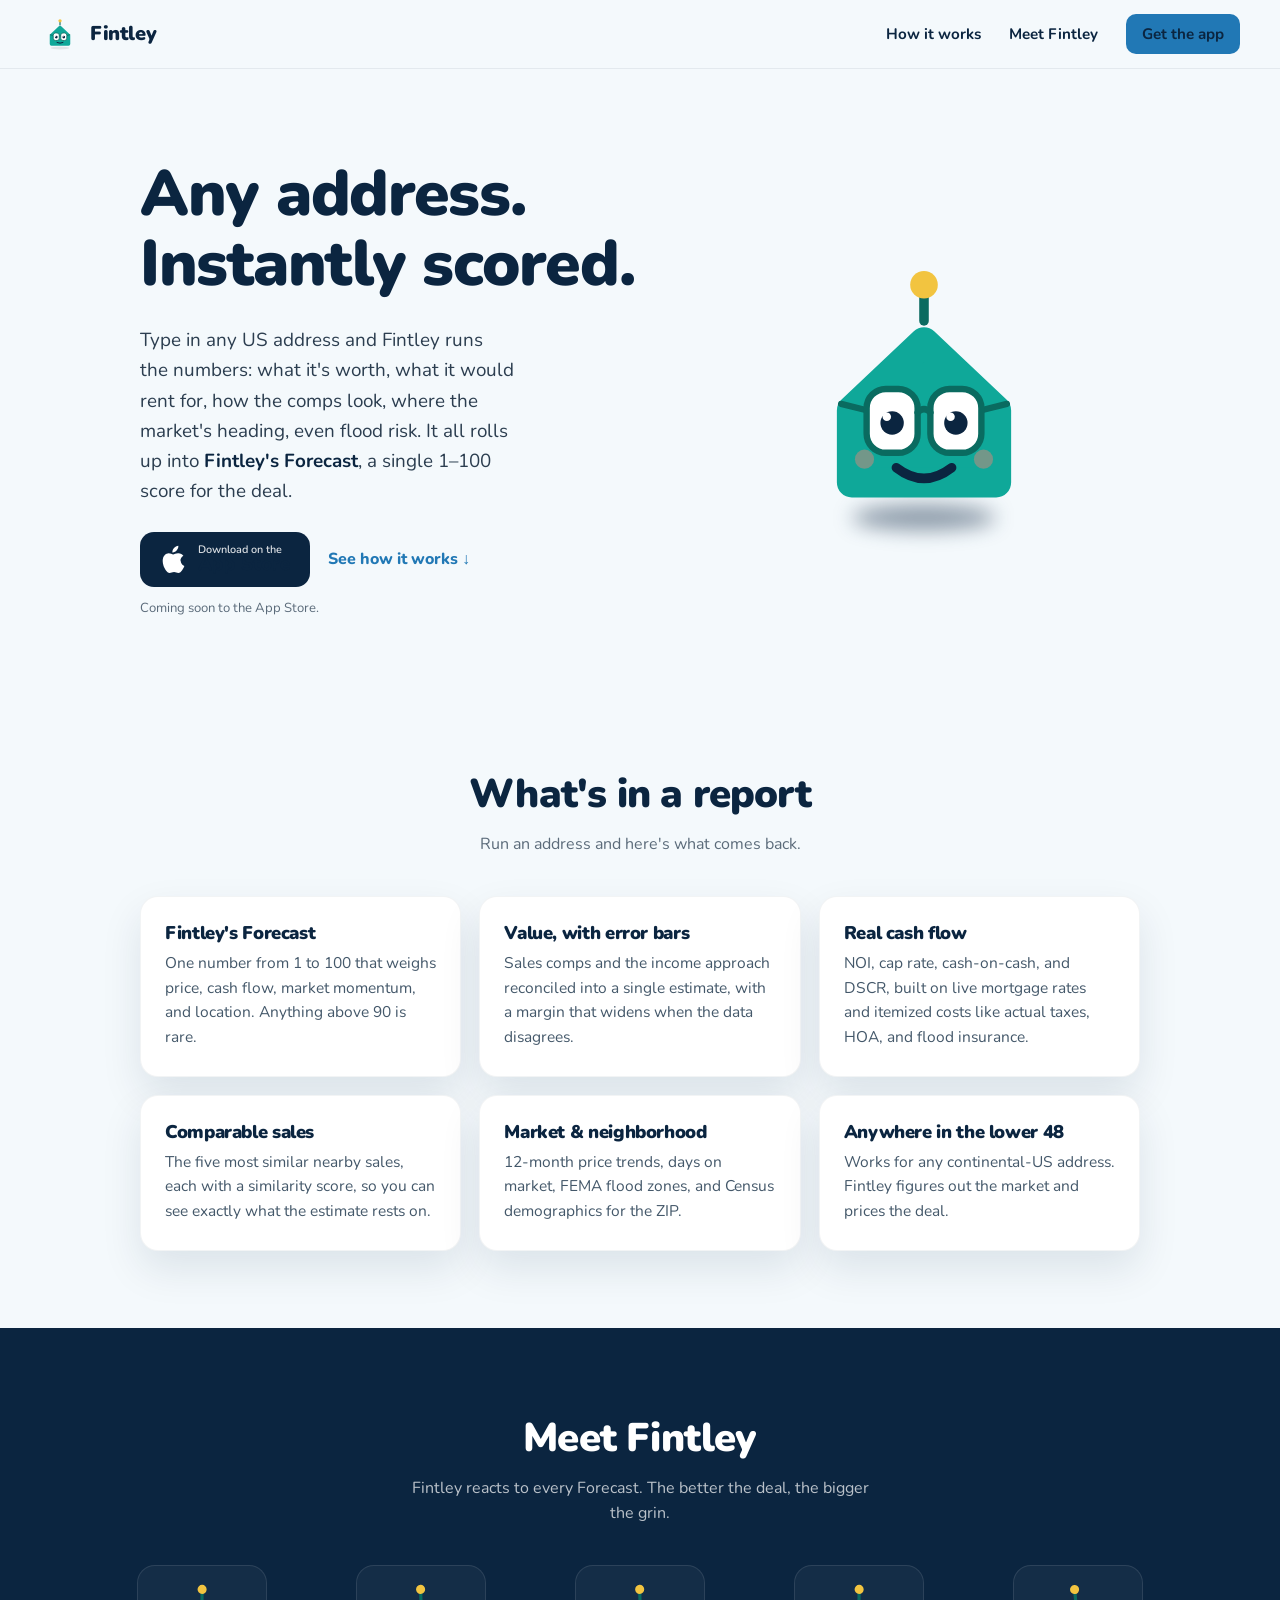
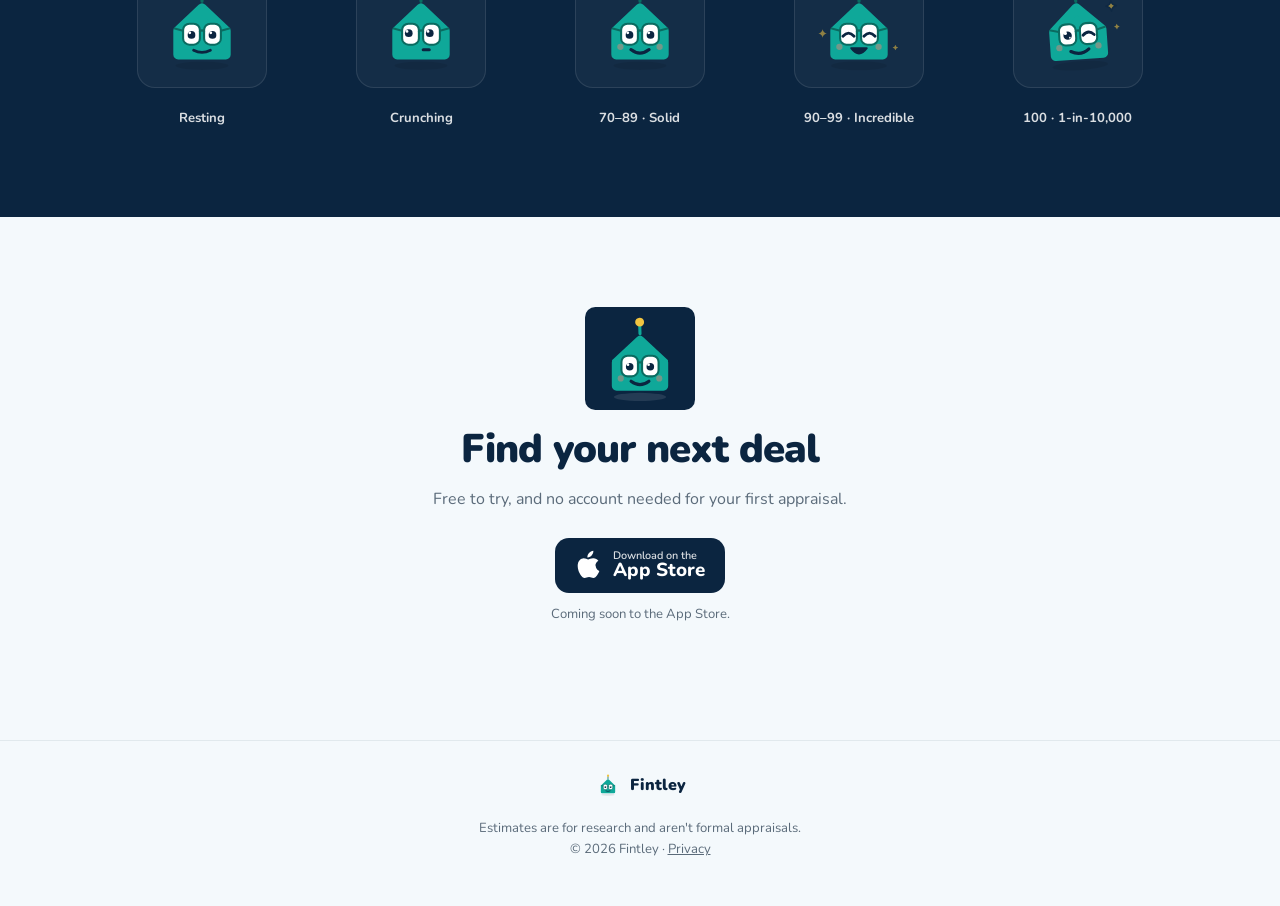
==== commit d8bd6ded: "Rewrite copy and simplify styling" ====
--- a/index.html
+++ b/index.html
@@ -4,19 +4,18 @@
   <meta charset="UTF-8" />
   <meta name="viewport" content="width=device-width, initial-scale=1.0" />
   <title>Fintley | Real Estate Deal Finder</title>
-  <meta name="description" content="Fintley turns any US address into an instant, honest investment appraisal: value, cash flow, comps, flood risk, and Fintley's Forecast, a 1–100 deal score." />
+  <meta name="description" content="Type a US address and Fintley works up the deal: value estimate, rent and cash flow, comps, flood risk, and a 1–100 score." />
   <link rel="canonical" href="https://fintley.app/" />
 
-  <!-- Social / Open Graph (absolute URLs are required for link previews) -->
   <meta property="og:title" content="Fintley | Real Estate Deal Finder" />
-  <meta property="og:description" content="Any address, instantly scored. Meet Fintley's Forecast, a calibrated 1–100 investment score on every property." />
+  <meta property="og:description" content="Every property scored 1 to 100 with Fintley's Forecast. Value, cash flow, comps, and flood risk in seconds." />
   <meta property="og:type" content="website" />
   <meta property="og:url" content="https://fintley.app/" />
   <meta property="og:image" content="https://fintley.app/assets/og-image.png" />
-  <meta property="og:image:alt" content="Fintley — any address, instantly scored." />
+  <meta property="og:image:alt" content="Fintley, the real estate deal finder" />
   <meta name="twitter:card" content="summary_large_image" />
   <meta name="twitter:title" content="Fintley | Real Estate Deal Finder" />
-  <meta name="twitter:description" content="Any address, instantly scored. Meet Fintley's Forecast, a calibrated 1–100 investment score on every property." />
+  <meta name="twitter:description" content="Every property scored 1 to 100 with Fintley's Forecast. Value, cash flow, comps, and flood risk in seconds." />
   <meta name="twitter:image" content="https://fintley.app/assets/og-image.png" />
   <meta name="theme-color" content="#0B2540" />
 
@@ -28,7 +27,6 @@
   <link href="https://fonts.googleapis.com/css2?family=Nunito:wght@400;600;700;800;900&display=swap" rel="stylesheet" />
   <link rel="stylesheet" href="styles.css" />
 
-  <!-- Structured data: helps search engines show richer app results -->
   <script type="application/ld+json">
   {
     "@context": "https://schema.org",
@@ -38,7 +36,7 @@
     "operatingSystem": "iOS",
     "url": "https://fintley.app/",
     "image": "https://fintley.app/assets/og-image.png",
-    "description": "Fintley turns any US address into an instant, honest investment appraisal: value, cash flow, comps, flood risk, and Fintley's Forecast, a calibrated 1–100 deal score.",
+    "description": "Fintley turns a US property address into a quick investment workup with a 1–100 deal score.",
     "offers": {
       "@type": "Offer",
       "price": "0",
@@ -51,7 +49,6 @@
 
   <a class="skip-link" href="#top">Skip to content</a>
 
-  <!-- ───── Header ───── -->
   <header class="site-header">
     <a class="brand" href="#top" aria-label="Fintley home">
       <img class="brand__mark" src="assets/fintley/fintley-neutral-transparent.svg" alt="" width="40" height="40" />
@@ -64,22 +61,18 @@
     </nav>
   </header>
 
-  <!-- ───── Hero ───── -->
   <main id="top" tabindex="-1">
     <section class="hero">
       <div class="hero__copy">
-        <p class="eyebrow">Real Estate Deal Finder</p>
-        <h1>Any address.<br /><span class="accent">Instantly&nbsp;scored.</span></h1>
+        <h1>Any address.<br />Instantly scored.</h1>
         <p class="lede">
-          Fintley turns any US address into a full investment appraisal in
-          seconds: estimated value with an honest error margin, comparable sales,
-          cash-flow math, market trends, flood risk, and neighborhood data. Every
-          property gets <strong>Fintley's&nbsp;Forecast</strong>, a calibrated 1–100
-          deal score, so you know at a glance whether it's worth a closer look.
+          Type in any US address and Fintley runs the numbers: what it's worth,
+          what it would rent for, how the comps look, where the market's heading,
+          even flood risk. It all rolls up into <strong>Fintley's&nbsp;Forecast</strong>,
+          a single 1–100 score for the deal.
         </p>
         <div class="cta-row">
-          <!-- TODO: replace with the real App Store URL at launch -->
-          <a class="appstore-btn" href="https://apps.apple.com/app/id000000000" data-placeholder="true" aria-label="Download Fintley on the App Store (link coming at launch)">
+          <a class="appstore-btn" href="https://apps.apple.com/app/id000000000" data-placeholder="true" aria-label="Download Fintley on the App Store (coming soon)">
             <svg class="appstore-btn__logo" viewBox="0 0 384 512" aria-hidden="true" focusable="false">
               <path fill="currentColor" d="M318.7 268.7c-.2-36.7 16.4-64.4 50-84.8-18.8-26.9-47.2-41.7-84.7-44.6-35.5-2.8-74.3 20.7-88.5 20.7-15 0-49.4-19.7-76.4-19.7C71.4 141.3 16 184.5 16 272.1c0 25.9 4.7 52.7 14.2 80.3 12.6 36.4 58 125.6 105.4 124.1 24.8-.6 42.3-17.6 74.5-17.6 31.2 0 47.4 17.6 74.4 17.6 47.8-.7 88.9-81.8 100.9-118.3-64.1-30.2-60.9-88.5-60.9-89.5zM256.9 91.5c29.6-35.1 26.9-67.1 26-78.6-26.1 1.5-56.3 17.8-73.5 37.8-19 21.5-30.2 48.1-27.8 77.9 28.2 2.2 53.9-12.2 75.3-37.1z"/>
             </svg>
@@ -90,11 +83,10 @@
           </a>
           <a class="link-quiet" href="#how">See how it works ↓</a>
         </div>
-        <p class="cta-note">Coming soon. The link goes live at launch.</p>
+        <p class="cta-note">Coming soon to the App Store.</p>
       </div>
 
       <div class="hero__art" aria-hidden="true">
-        <div class="hero__glow"></div>
         <div class="hero__float">
           <img class="fintley-hero floaty" src="assets/fintley/fintley-happy-hero.svg" alt="Fintley, the app's mascot" width="320" height="320" fetchpriority="high" decoding="async" />
           <span class="hero__shadow"></span>
@@ -102,44 +94,41 @@
       </div>
     </section>
 
-    <!-- ───── How it works ───── -->
     <section id="how" class="features">
-      <h2>Screening, not guesswork</h2>
-      <p class="section-sub">Six signals, one honest read on every property.</p>
+      <h2>What's in a report</h2>
+      <p class="section-sub">Run an address and here's what comes back.</p>
       <div class="grid">
         <article class="card">
           <h3>Fintley's Forecast</h3>
-          <p>A calibrated 1–100 score blending price edge, cash flow, market momentum, and location. Top scores are deliberately rare.</p>
+          <p>One number from 1 to 100 that weighs price, cash flow, market momentum, and location. Anything above 90 is rare.</p>
         </article>
         <article class="card">
-          <h3>Honest valuation</h3>
-          <p>Sales-comparison and income approaches reconciled into one number, with a ± error margin that widens when the data disagrees.</p>
+          <h3>Value, with error bars</h3>
+          <p>Sales comps and the income approach reconciled into a single estimate, with a margin that widens when the data disagrees.</p>
         </article>
         <article class="card">
           <h3>Real cash flow</h3>
-          <p>NOI, cap rate, cash-on-cash, and DSCR, with live mortgage rates and itemized costs like real taxes, HOA, and flood-zone insurance.</p>
+          <p>NOI, cap rate, cash-on-cash, and DSCR, built on live mortgage rates and itemized costs like actual taxes, HOA, and flood insurance.</p>
         </article>
         <article class="card">
           <h3>Comparable sales</h3>
-          <p>Five nearby comps with similarity scores, so the estimate is grounded in what actually sold.</p>
+          <p>The five most similar nearby sales, each with a similarity score, so you can see exactly what the estimate rests on.</p>
         </article>
         <article class="card">
           <h3>Market &amp; neighborhood</h3>
-          <p>12-month price trends, days on market, FEMA flood risk, and Census demographics for the ZIP.</p>
+          <p>12-month price trends, days on market, FEMA flood zones, and Census demographics for the ZIP.</p>
         </article>
         <article class="card">
           <h3>Anywhere in the lower 48</h3>
-          <p>Type any continental-US address and Fintley figures out the market and prices the deal.</p>
+          <p>Works for any continental-US address. Fintley figures out the market and prices the deal.</p>
         </article>
       </div>
     </section>
 
-    <!-- ───── Meet Fintley ───── -->
     <section id="fintley" class="fintley">
       <h2>Meet Fintley</h2>
       <p class="section-sub">
-        Your deal-finding sidekick. Fintley reacts to every Forecast, and the better
-        the deal, the brighter the mood.
+        Fintley reacts to every Forecast. The better the deal, the bigger the grin.
       </p>
       <ul class="moods" role="list">
         <li class="mood">
@@ -165,31 +154,28 @@
       </ul>
     </section>
 
-    <!-- ───── Download CTA ───── -->
     <section id="download" class="download">
       <img class="download__fintley" src="assets/fintley/fintley-happy-dark.svg" alt="" width="128" height="128" loading="lazy" />
       <h2>Find your next deal</h2>
-      <p>Free to try. No account needed to run your first appraisal.</p>
-      <!-- TODO: replace with the real App Store URL at launch -->
-      <a class="appstore-btn appstore-btn--on-dark" href="https://apps.apple.com/app/id000000000" data-placeholder="true" aria-label="Download Fintley on the App Store (link coming at launch)">
+      <p>Free to try, and no account needed for your first appraisal.</p>
+      <a class="appstore-btn appstore-btn--on-dark" href="https://apps.apple.com/app/id000000000" data-placeholder="true" aria-label="Download Fintley on the App Store (coming soon)">
         <svg class="appstore-btn__logo" viewBox="0 0 384 512" aria-hidden="true" focusable="false">
           <path fill="currentColor" d="M318.7 268.7c-.2-36.7 16.4-64.4 50-84.8-18.8-26.9-47.2-41.7-84.7-44.6-35.5-2.8-74.3 20.7-88.5 20.7-15 0-49.4-19.7-76.4-19.7C71.4 141.3 16 184.5 16 272.1c0 25.9 4.7 52.7 14.2 80.3 12.6 36.4 58 125.6 105.4 124.1 24.8-.6 42.3-17.6 74.5-17.6 31.2 0 47.4 17.6 74.4 17.6 47.8-.7 88.9-81.8 100.9-118.3-64.1-30.2-60.9-88.5-60.9-89.5zM256.9 91.5c29.6-35.1 26.9-67.1 26-78.6-26.1 1.5-56.3 17.8-73.5 37.8-19 21.5-30.2 48.1-27.8 77.9 28.2 2.2 53.9-12.2 75.3-37.1z"/>
         </svg>
         <span class="appstore-btn__text"><small>Download on the</small><strong>App Store</strong></span>
       </a>
-      <p class="cta-note cta-note--light">Coming soon. The link goes live at launch.</p>
+      <p class="cta-note cta-note--light">Coming soon to the App Store.</p>
     </section>
   </main>
 
-  <!-- ───── Footer ───── -->
   <footer class="site-footer">
     <div class="footer__brand">
       <img src="assets/fintley/fintley-neutral-transparent.svg" alt="" width="28" height="28" loading="lazy" />
       <span>Fintley</span>
     </div>
     <p class="footer__fine">
-      A screening tool, not a formal appraisal. Estimates are for research only.<br />
-      © <span id="year">2026</span> Fintley. · <a href="privacy/">Privacy</a>
+      Estimates are for research and aren't formal appraisals.<br />
+      © <span id="year">2026</span> Fintley · <a href="privacy/">Privacy</a>
     </p>
   </footer>
 
--- a/styles.css
+++ b/styles.css
@@ -1,9 +1,3 @@
-/* Fintley — landing page
-   Official team colors:
-   navy #0B2540 · sky #4FA8E0 · white #FFFFFF
-   (sky-deep #2178B5 is sky tuned darker for text & hovers;
-    cloud #F4F9FC is white with a whisper of sky for page background) */
-
 :root {
   --navy: #0B2540;
   --navy-soft: #123A60;
@@ -34,13 +28,10 @@
 h1, h2, h3 { line-height: 1.1; margin: 0 0 .4em; font-weight: 900; letter-spacing: -0.02em; }
 h2 { font-size: clamp(1.7rem, 3.5vw, 2.5rem); text-align: center; }
 p { margin: 0 0 1rem; }
-.accent { color: var(--sky); }
 
-/* Visible keyboard focus for all interactive elements */
 :focus-visible { outline: 3px solid var(--sky-deep); outline-offset: 2px; border-radius: 4px; }
 main:focus-visible { outline: none; }
 
-/* Skip link — hidden until focused, then pinned to the top-left */
 .skip-link {
   position: absolute; top: 8px; left: 8px; z-index: 100;
   transform: translateY(-150%);
@@ -49,13 +40,12 @@
 }
 .skip-link:focus { transform: translateY(0); }
 
-/* ───── Header ───── */
+/* header */
 .site-header {
   position: sticky; top: 0; z-index: 50;
   display: flex; align-items: center; justify-content: space-between;
   padding: 14px clamp(16px, 4vw, 40px);
-  background: rgba(244, 249, 252, 0.82);
-  backdrop-filter: saturate(160%) blur(10px);
+  background: var(--cloud);
   border-bottom: 1px solid rgba(11, 37, 64, 0.07);
 }
 .brand { display: flex; align-items: center; gap: 10px; text-decoration: none; color: var(--navy); }
@@ -66,22 +56,18 @@
 .site-nav a:not(.btn):hover { color: var(--sky-deep); }
 
 .btn {
-  background: var(--sky-deep); color: #fff; border-radius: 999px;
+  background: var(--sky-deep); color: #fff; border-radius: 10px;
   padding: 10px 18px; font-weight: 800; text-decoration: none;
   transition: transform .15s ease, background .15s ease;
 }
 .btn:hover { background: var(--navy); transform: translateY(-1px); }
 .btn--sm { padding: 8px 16px; font-size: .9rem; }
 
-/* ───── Hero ───── */
+/* hero */
 .hero {
   max-width: var(--maxw); margin: 0 auto;
   padding: clamp(40px, 7vw, 90px) clamp(16px, 4vw, 40px) clamp(30px, 5vw, 60px);
   display: grid; grid-template-columns: 1.1fr .9fr; gap: 40px; align-items: center;
-}
-.eyebrow {
-  text-transform: uppercase; letter-spacing: .18em; font-weight: 800;
-  font-size: .8rem; color: var(--sky-deep); margin-bottom: .8rem;
 }
 .hero h1 { font-size: clamp(2.4rem, 6vw, 4rem); }
 .lede { font-size: clamp(1rem, 1.6vw, 1.18rem); color: #2c3e50; max-width: 34ch; }
@@ -93,14 +79,7 @@
 .cta-note { font-size: .82rem; color: var(--muted); margin-top: .7rem; }
 .cta-note--light { color: rgba(255,255,255,.7); }
 
-/* Hero art */
 .hero__art { position: relative; display: grid; place-items: center; }
-.hero__glow {
-  position: absolute; inset: 0; margin: auto;
-  width: min(78%, 340px); aspect-ratio: 1;
-  background: radial-gradient(circle, rgba(79,168,224,.30), transparent 65%);
-  filter: blur(8px);
-}
 .hero__float { position: relative; width: min(80%, 340px); }
 .fintley-hero { position: relative; z-index: 1; display: block; width: 100%; height: auto; }
 .hero__shadow {
@@ -111,7 +90,6 @@
   animation: heroShadow 4.5s ease-in-out infinite;
 }
 
-/* App Store button */
 .appstore-btn {
   display: inline-flex; align-items: center; gap: 12px;
   background: var(--navy); color: #fff; text-decoration: none;
@@ -125,7 +103,7 @@
 .appstore-btn__text strong { font-size: 1.18rem; font-weight: 800; }
 .appstore-btn--on-dark { background: #fff; color: var(--navy); }
 
-/* ───── Features ───── */
+/* features */
 .features { max-width: var(--maxw); margin: 0 auto; padding: clamp(40px, 6vw, 80px) clamp(16px, 4vw, 40px); }
 .section-sub { text-align: center; color: var(--muted); max-width: 48ch; margin: 0 auto 2.4rem; }
 .grid { display: grid; grid-template-columns: repeat(3, 1fr); gap: 18px; }
@@ -134,15 +112,11 @@
   box-shadow: var(--shadow); border: 1px solid rgba(11,37,64,.05);
 }
 .card h3 { font-size: 1.15rem; color: var(--navy); }
-.card h3::before {
-  content: ""; display: block; width: 34px; height: 5px; border-radius: 3px;
-  background: var(--sky); margin-bottom: 14px;
-}
 .card p { color: #44586a; margin: 0; font-size: .97rem; }
 
-/* ───── Meet Fintley ───── */
+/* meet fintley */
 .fintley {
-  background: linear-gradient(160deg, var(--navy), var(--navy-soft));
+  background: var(--navy);
   color: #fff; padding: clamp(48px, 7vw, 88px) clamp(16px, 4vw, 40px);
 }
 .fintley .section-sub { color: rgba(255,255,255,.72); }
@@ -157,18 +131,16 @@
 }
 .mood__label { display: block; margin-top: .7rem; font-weight: 700; font-size: .82rem; color: rgba(255,255,255,.85); }
 
-/* ───── Download ───── */
+/* download */
 .download {
   text-align: center; padding: clamp(48px, 7vw, 90px) clamp(16px, 4vw, 40px);
-  background:
-    radial-gradient(circle at 50% 0%, rgba(79,168,224,.14), transparent 60%),
-    var(--cloud);
+  background: var(--cloud);
 }
 .download__fintley { width: 110px; height: auto; margin-bottom: 8px; }
 .download p { color: var(--muted); margin-bottom: 1.6rem; }
 .download .appstore-btn { background: var(--navy); color: #fff; }
 
-/* ───── Footer ───── */
+/* footer */
 .site-footer {
   border-top: 1px solid rgba(11,37,64,.08);
   padding: 30px clamp(16px, 4vw, 40px); text-align: center;
@@ -177,14 +149,13 @@
 .footer__fine { color: var(--muted); font-size: .82rem; margin-top: .6rem; }
 .footer__fine a { color: inherit; }
 
-/* ───── Motion ───── */
+/* motion */
 @keyframes floaty {
   0%, 100% { transform: translateY(0); }
   50% { transform: translateY(-10px); }
 }
 .floaty { animation: floaty 4.5s ease-in-out infinite; }
 
-/* Ground shadow stays anchored; it grows + fades as Fintley lifts (kept subtle) */
 @keyframes heroShadow {
   0%, 100% { transform: translateX(-50%) scale(.92); opacity: 1; }
   50% { transform: translateX(-50%) scale(1.15); opacity: .5; }
@@ -194,22 +165,19 @@
   .floaty { animation: none; }
   .hero__shadow { animation: none; }
   html { scroll-behavior: auto; }
-  /* Drop the lift-on-hover micro-interactions too */
   .btn, .appstore-btn { transition: none; }
   .btn:hover, .appstore-btn:hover { transform: none; }
 }
 
-/* ───── Responsive ───── */
+/* responsive */
 @media (max-width: 860px) {
   .hero { grid-template-columns: 1fr; text-align: center; padding-top: 36px; }
   .hero__copy { order: 2; }
   .hero__art { order: 1; }
   .hero__float { width: min(45%, 240px); }
-  .hero__glow { width: min(48%, 250px); }
   .lede { max-width: none; }
   .cta-row { justify-content: center; }
   .grid { grid-template-columns: repeat(2, 1fr); }
-  /* flex instead of grid so the last row of moods centers itself */
   .moods { display: flex; flex-wrap: wrap; justify-content: center; max-width: 460px; }
   .mood { flex: 0 0 calc(33.33% - 10px); }
 }
@@ -223,7 +191,6 @@
   .btn--sm { padding: 6px 11px; font-size: .78rem; }
   .hero { padding-top: 20px; padding-bottom: 16px; gap: 20px; }
   .hero__float { width: 180px; }
-  .hero__glow { width: 190px; }
   .features, .fintley, .download { padding-top: 36px; padding-bottom: 36px; }
   .card { padding: 20px 18px; }
   .section-sub { margin-bottom: 1.6rem; }
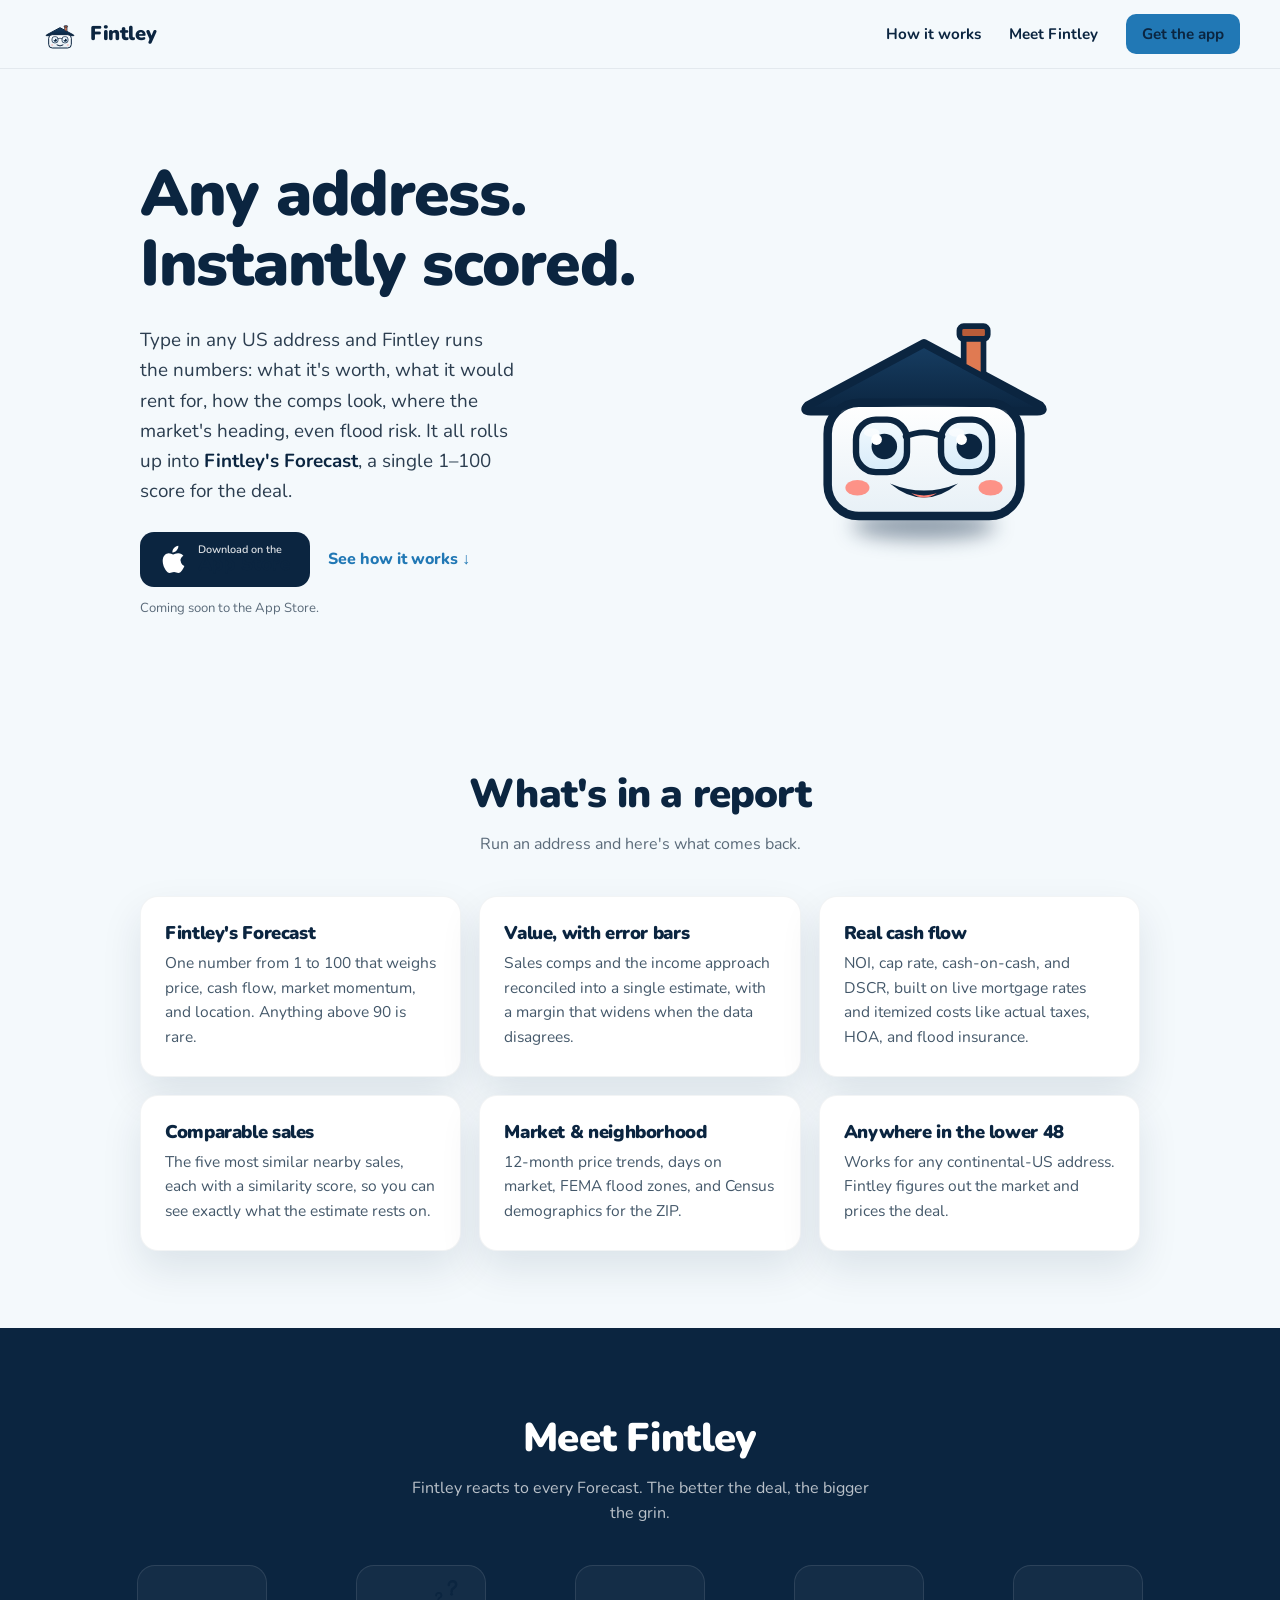
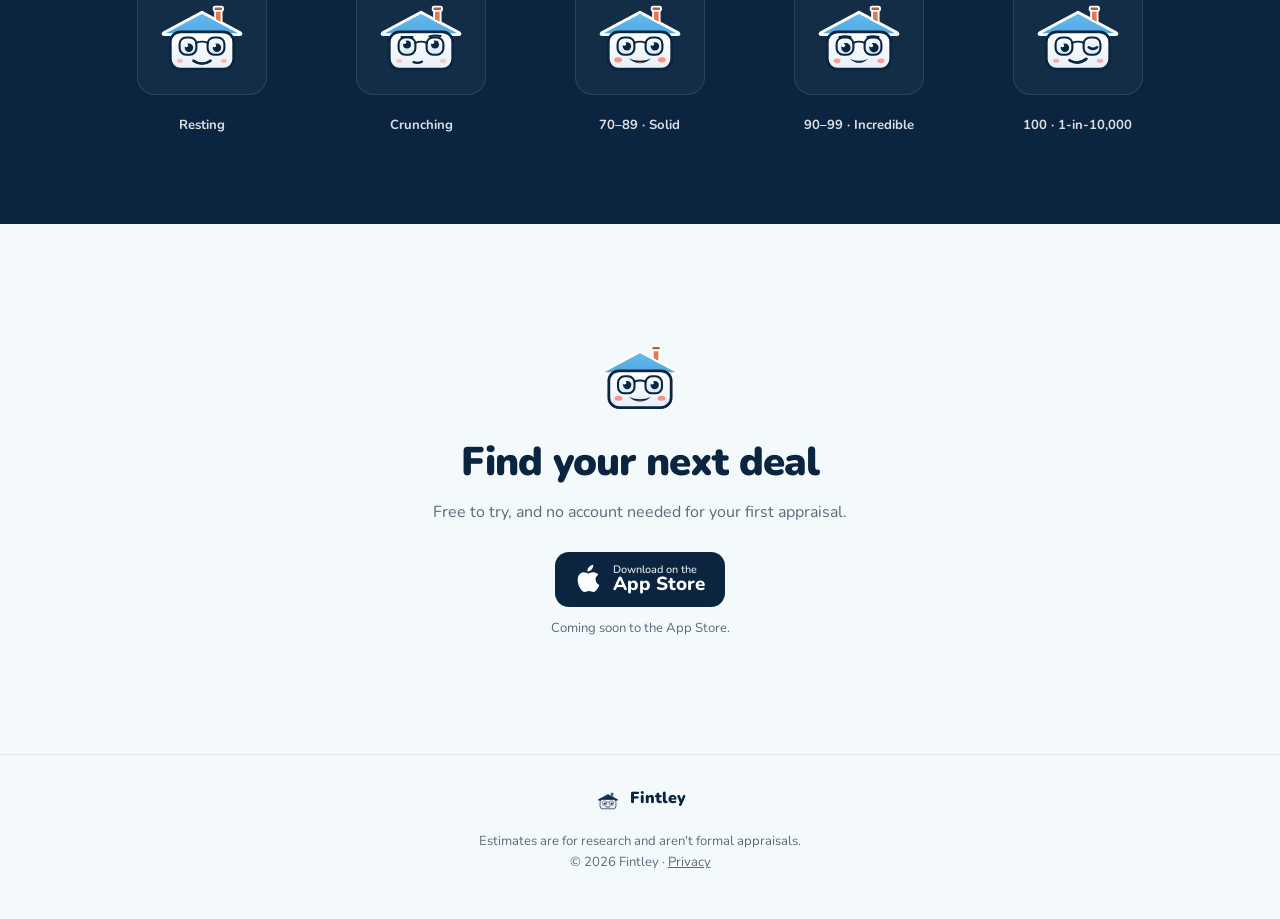
==== commit bfaef20b: "Site: switch Meet section + hero to Avocado mascot art (dark-band variants)" ====
--- a/index.html
+++ b/index.html
@@ -132,23 +132,23 @@
       </p>
       <ul class="moods" role="list">
         <li class="mood">
-          <img src="assets/fintley/fintley-neutral-transparent.svg" alt="Fintley, neutral" width="120" height="120" loading="lazy" />
+          <img src="assets/fintley/fintley-neutral-dark.svg" alt="Fintley, neutral" width="120" height="120" loading="lazy" />
           <span class="mood__label">Resting</span>
         </li>
         <li class="mood">
-          <img src="assets/fintley/fintley-thinking-transparent.svg" alt="Fintley, thinking" width="120" height="120" loading="lazy" />
+          <img src="assets/fintley/fintley-thinking-dark.svg" alt="Fintley, thinking" width="120" height="120" loading="lazy" />
           <span class="mood__label">Crunching</span>
         </li>
         <li class="mood">
-          <img src="assets/fintley/fintley-happy-transparent.svg" alt="Fintley, happy" width="120" height="120" loading="lazy" />
+          <img src="assets/fintley/fintley-happy-dark.svg" alt="Fintley, happy" width="120" height="120" loading="lazy" />
           <span class="mood__label">70–89 · Solid</span>
         </li>
         <li class="mood">
-          <img src="assets/fintley/fintley-excited-transparent.svg" alt="Fintley, excited" width="120" height="120" loading="lazy" />
+          <img src="assets/fintley/fintley-excited-dark.svg" alt="Fintley, excited" width="120" height="120" loading="lazy" />
           <span class="mood__label">90–99 · Incredible</span>
         </li>
         <li class="mood">
-          <img src="assets/fintley/fintley-wink-transparent.svg" alt="Fintley, winking" width="120" height="120" loading="lazy" />
+          <img src="assets/fintley/fintley-wink-dark.svg" alt="Fintley, winking" width="120" height="120" loading="lazy" />
           <span class="mood__label">100 · 1-in-10,000</span>
         </li>
       </ul>
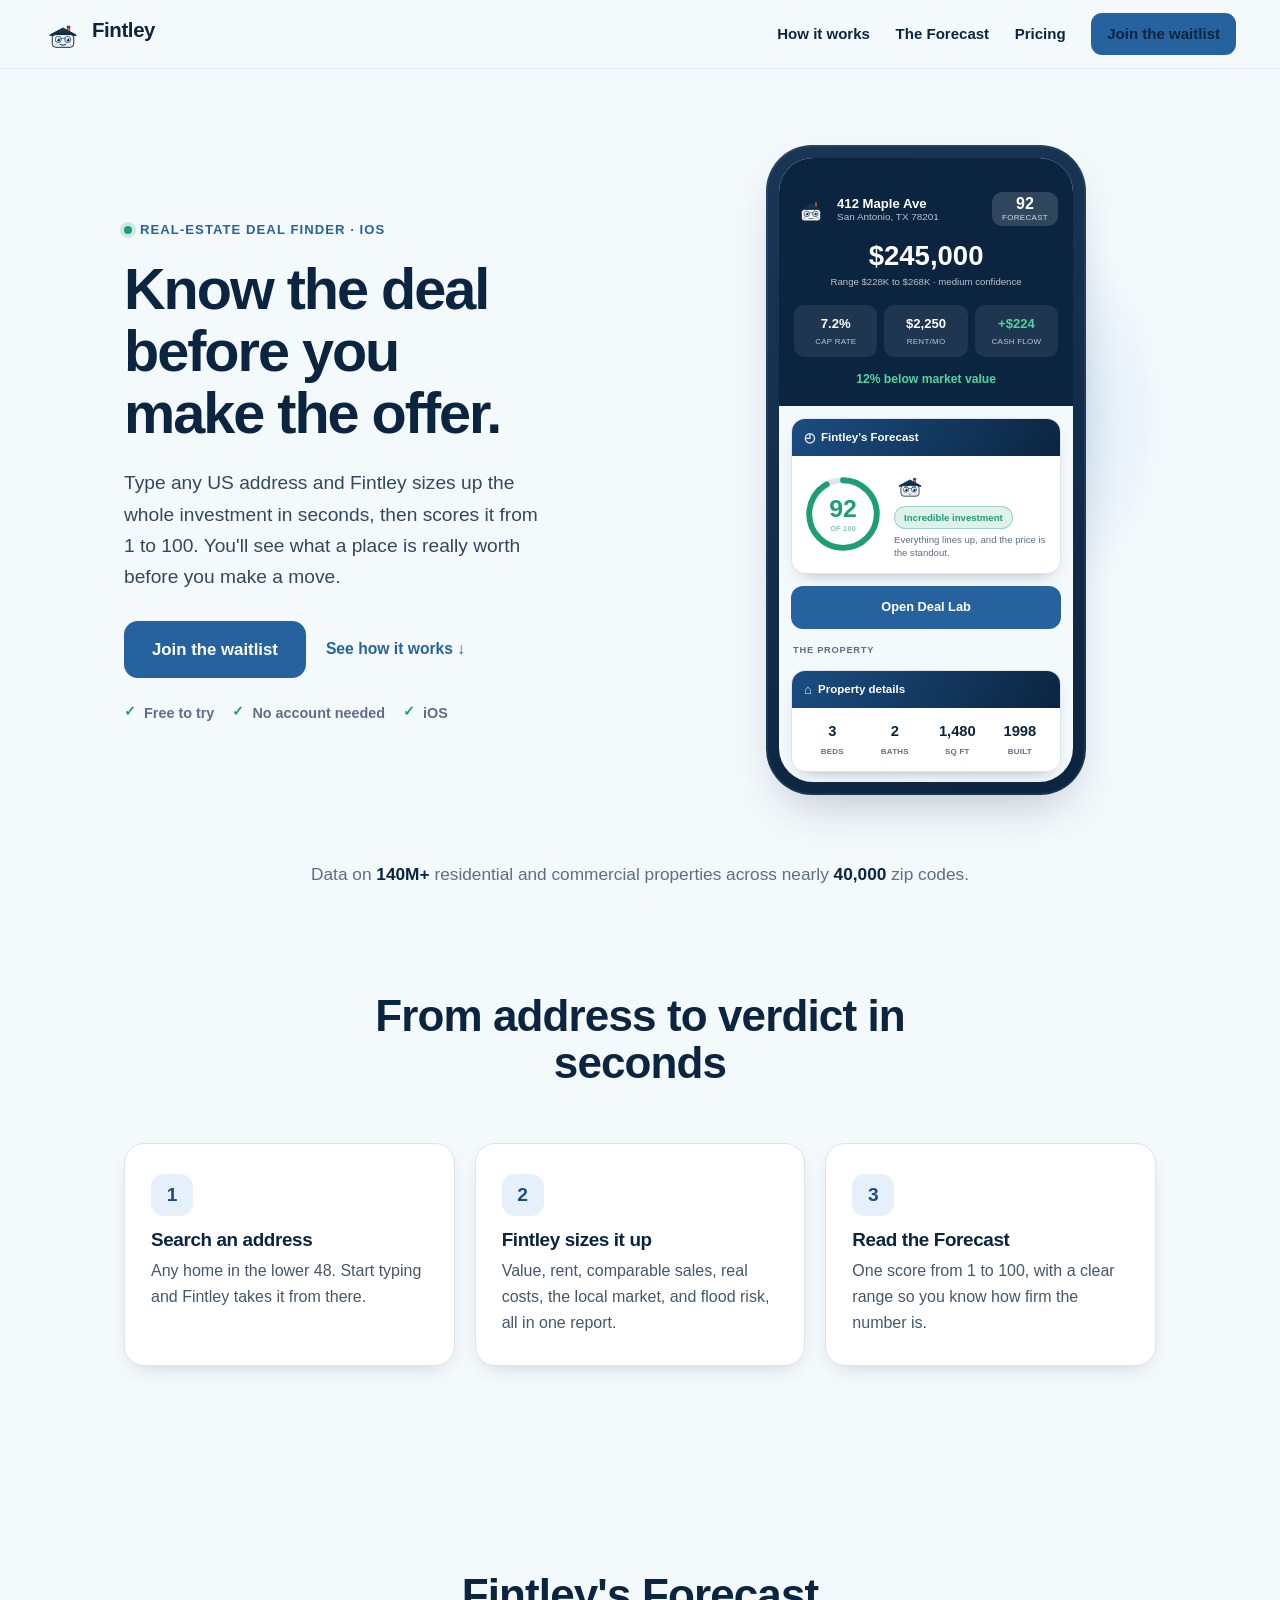
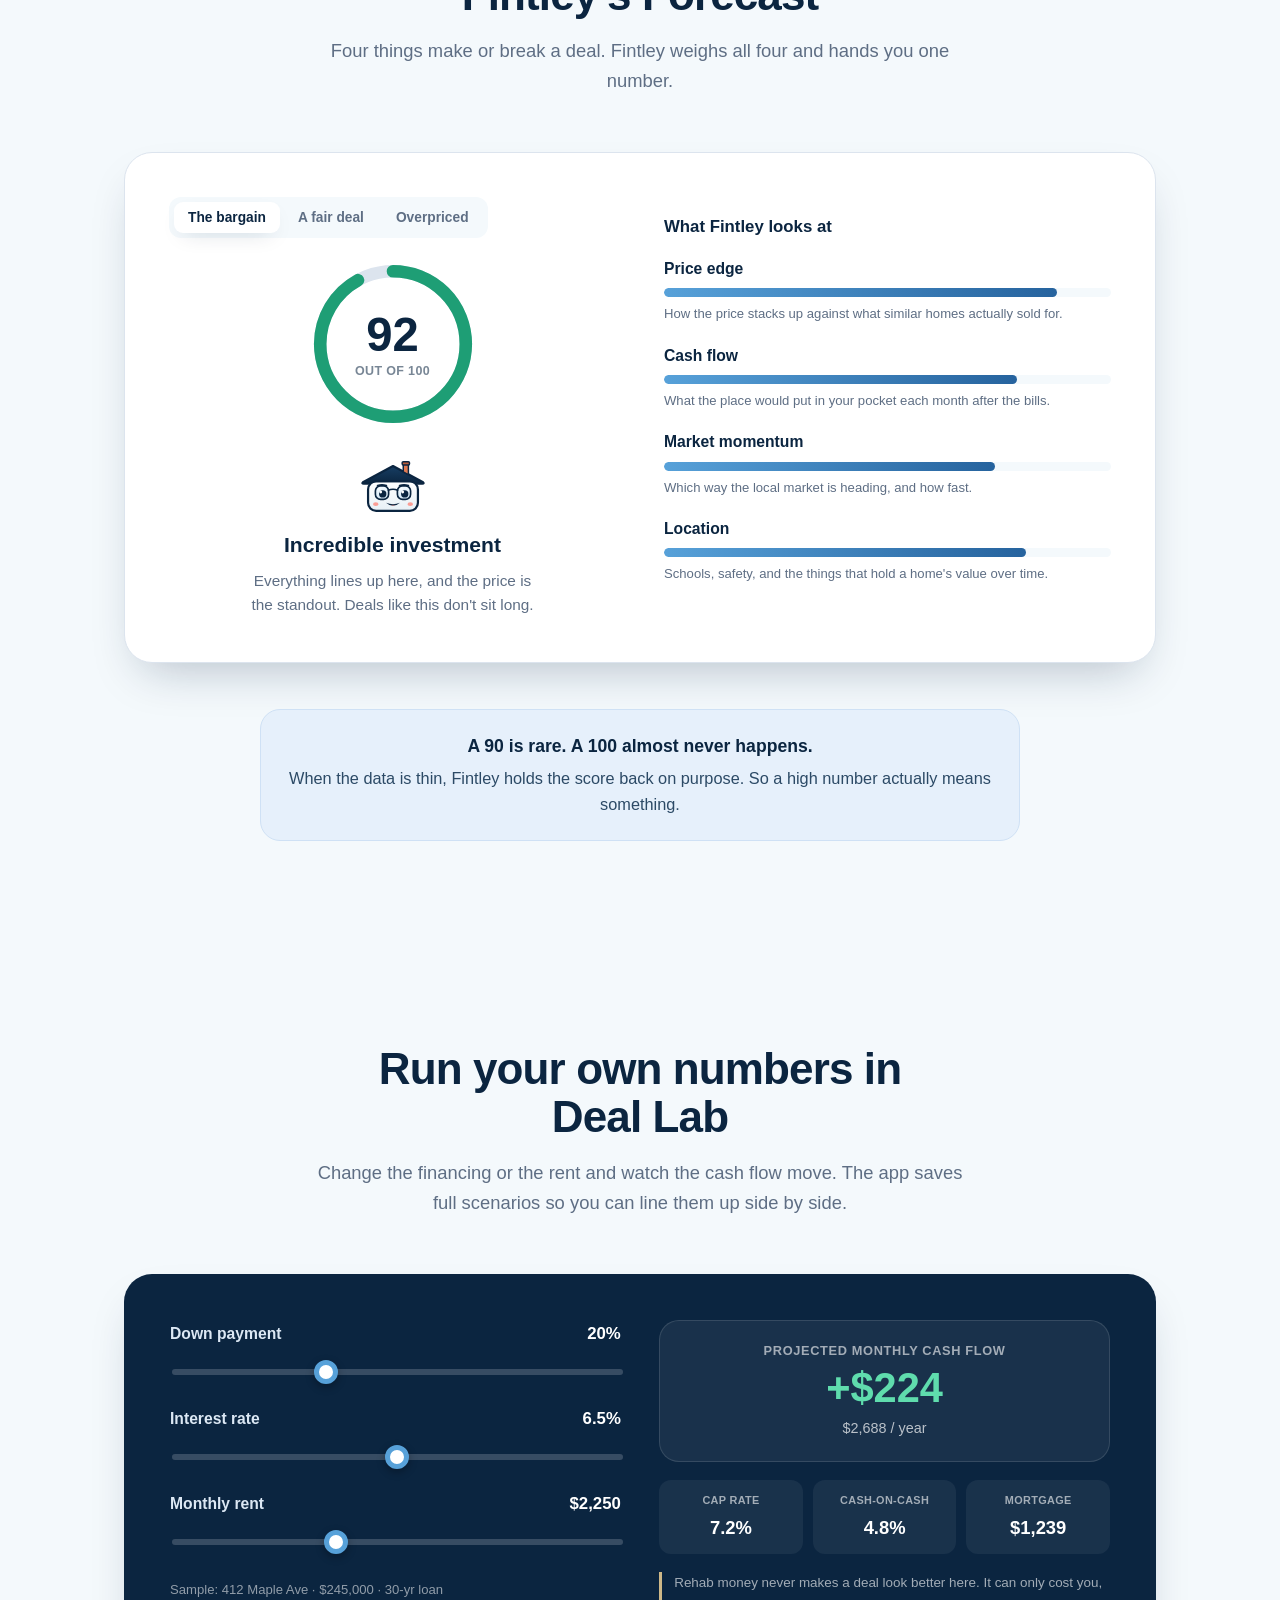
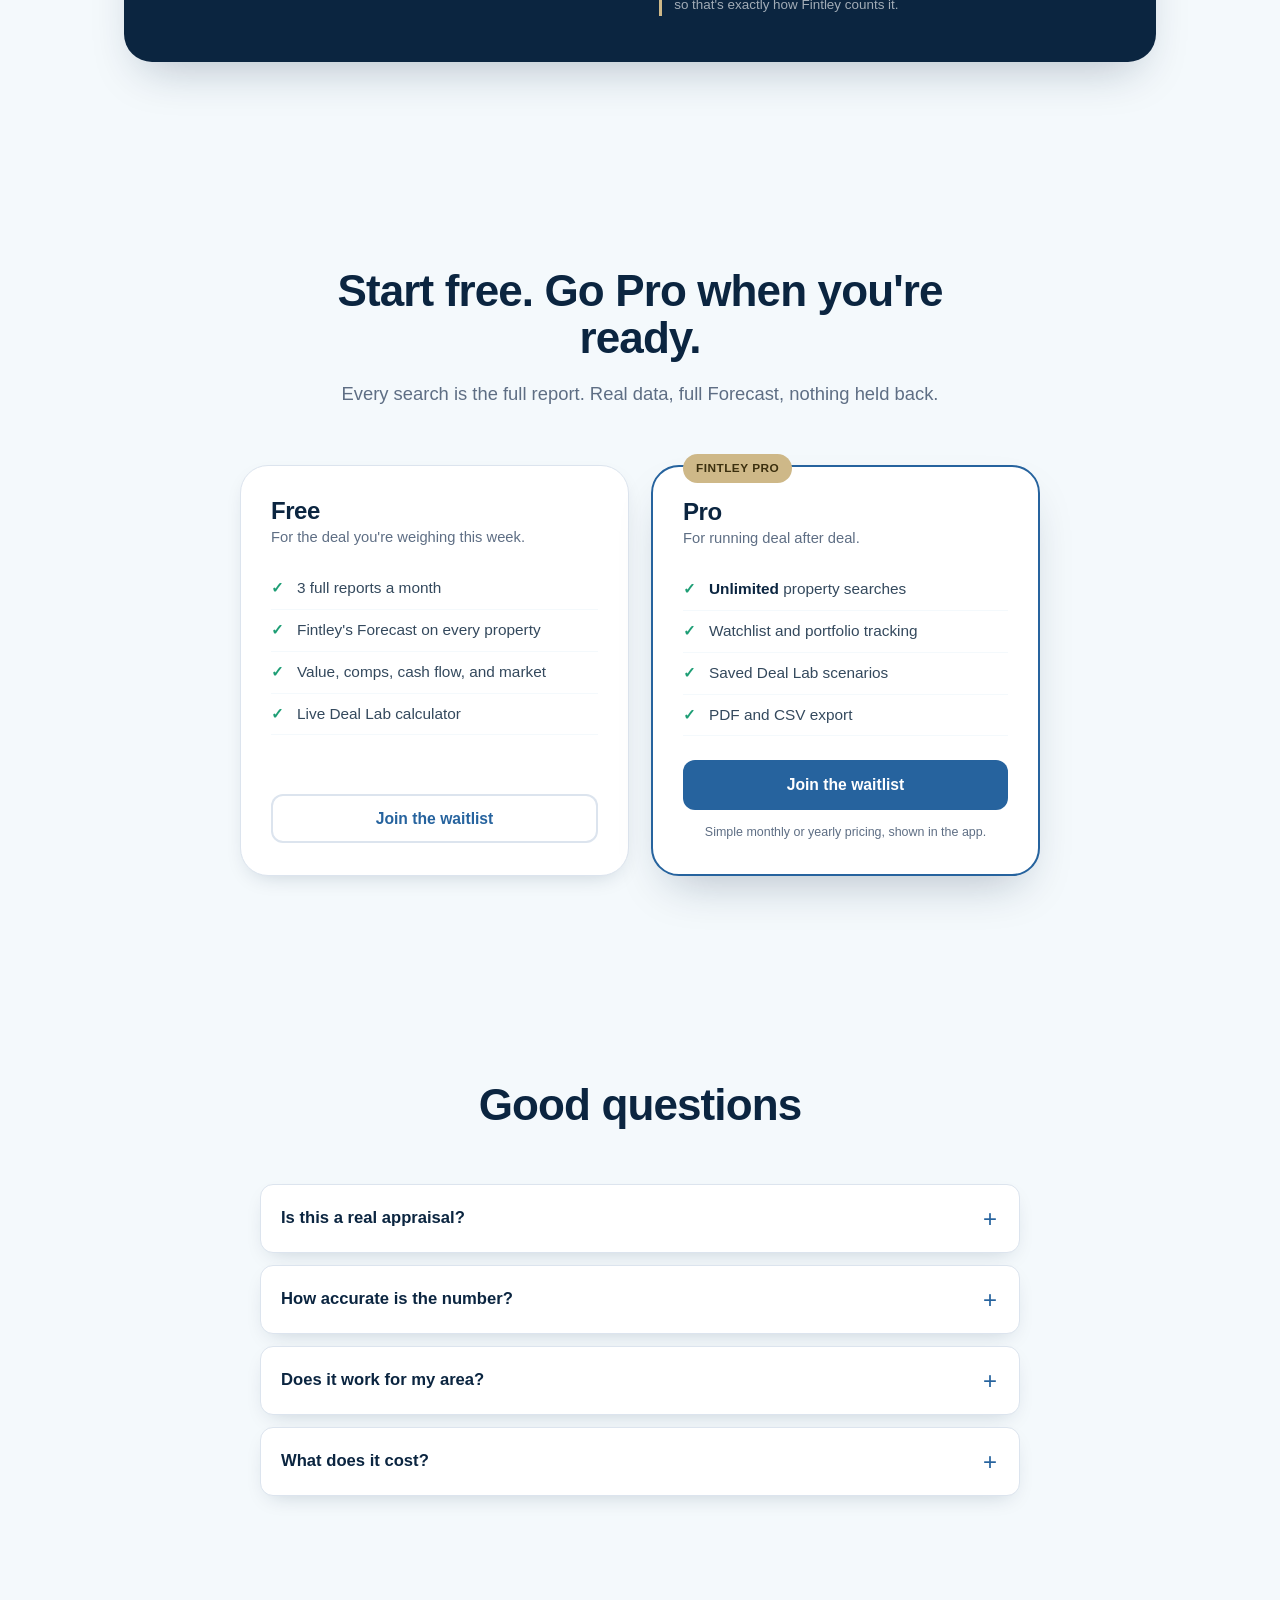
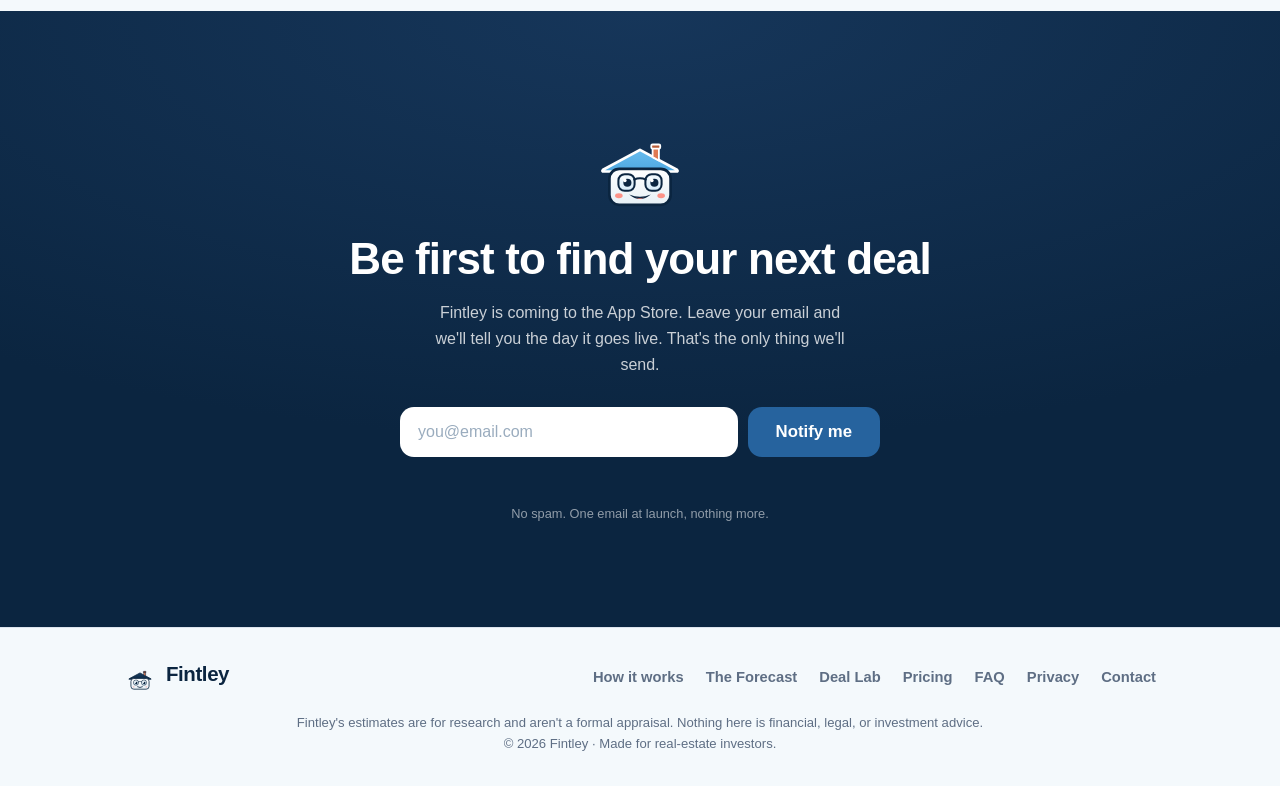
==== commit 8d94078f: "Revamp Fintley marketing site + add security headers New homepage: in-app report mockup, interactive" ====
--- a/index.html
+++ b/index.html
@@ -3,19 +3,21 @@
 <head>
   <meta charset="UTF-8" />
   <meta name="viewport" content="width=device-width, initial-scale=1.0" />
-  <title>Fintley | Real Estate Deal Finder</title>
-  <meta name="description" content="Type a US address and Fintley works up the deal: value estimate, rent and cash flow, comps, flood risk, and a 1–100 score." />
+  <meta http-equiv="Content-Security-Policy" content="default-src 'self'; base-uri 'self'; object-src 'none'; script-src 'self' https://challenges.cloudflare.com; style-src 'self' 'unsafe-inline' https://fonts.googleapis.com; font-src 'self' https://fonts.gstatic.com; img-src 'self' data:; connect-src 'self' https://challenges.cloudflare.com; frame-src https://challenges.cloudflare.com; form-action 'self'; upgrade-insecure-requests" />
+  <meta name="referrer" content="strict-origin-when-cross-origin" />
+  <title>Fintley | Know the deal before you make the offer</title>
+  <meta name="description" content="Type any US address and Fintley sizes up the whole investment in seconds, then scores it from 1 to 100. Know what a property is really worth before you make an offer." />
   <link rel="canonical" href="https://fintley.app/" />
 
-  <meta property="og:title" content="Fintley | Real Estate Deal Finder" />
-  <meta property="og:description" content="Every property scored 1 to 100 with Fintley's Forecast. Value, cash flow, comps, and flood risk in seconds." />
+  <meta property="og:title" content="Fintley | Know the deal before you make the offer" />
+  <meta property="og:description" content="Any US address, scored 1 to 100. See the real value, cash flow, and the catch before you make an offer." />
   <meta property="og:type" content="website" />
   <meta property="og:url" content="https://fintley.app/" />
   <meta property="og:image" content="https://fintley.app/assets/og-image.png" />
   <meta property="og:image:alt" content="Fintley, the real estate deal finder" />
   <meta name="twitter:card" content="summary_large_image" />
-  <meta name="twitter:title" content="Fintley | Real Estate Deal Finder" />
-  <meta name="twitter:description" content="Every property scored 1 to 100 with Fintley's Forecast. Value, cash flow, comps, and flood risk in seconds." />
+  <meta name="twitter:title" content="Fintley | Know the deal before you make the offer" />
+  <meta name="twitter:description" content="Any US address, scored 1 to 100. See the real value, cash flow, and the catch before you make an offer." />
   <meta name="twitter:image" content="https://fintley.app/assets/og-image.png" />
   <meta name="theme-color" content="#0B2540" />
 
@@ -24,7 +26,7 @@
   <link rel="manifest" href="site.webmanifest" />
   <link rel="preconnect" href="https://fonts.googleapis.com" />
   <link rel="preconnect" href="https://fonts.gstatic.com" crossorigin />
-  <link href="https://fonts.googleapis.com/css2?family=Nunito:wght@400;600;700;800;900&display=swap" rel="stylesheet" />
+  <link href="https://fonts.googleapis.com/css2?family=Inter:wght@400;500;600;700&family=Poppins:wght@600;700;800&display=swap" rel="stylesheet" />
   <link rel="stylesheet" href="styles.css" />
 
   <script type="application/ld+json">
@@ -36,146 +38,373 @@
     "operatingSystem": "iOS",
     "url": "https://fintley.app/",
     "image": "https://fintley.app/assets/og-image.png",
-    "description": "Fintley turns a US property address into a quick investment workup with a 1–100 deal score.",
-    "offers": {
-      "@type": "Offer",
-      "price": "0",
-      "priceCurrency": "USD"
-    }
+    "description": "Fintley turns any US property address into an investor-grade appraisal in seconds, scored 1 to 100 by Fintley's Forecast.",
+    "offers": { "@type": "Offer", "price": "0", "priceCurrency": "USD" }
   }
   </script>
 </head>
 <body>
 
-  <a class="skip-link" href="#top">Skip to content</a>
-
-  <header class="site-header">
+  <a class="skip-link" href="#main">Skip to content</a>
+
+  <header class="site-header" id="top">
     <a class="brand" href="#top" aria-label="Fintley home">
-      <img class="brand__mark" src="assets/fintley/fintley-neutral-transparent.svg" alt="" width="40" height="40" />
+      <img class="brand__mark" src="assets/fintley/fintley-neutral-transparent.svg" alt="" width="38" height="38" />
       <span class="brand__name">Fintley</span>
     </a>
-    <nav class="site-nav">
+    <nav class="site-nav" aria-label="Primary">
       <a href="#how">How it works</a>
-      <a href="#fintley">Meet Fintley</a>
-      <a class="btn btn--sm" href="#download">Get the app</a>
+      <a href="#forecast">The Forecast</a>
+      <a href="#pricing">Pricing</a>
+      <a class="btn btn--sm" href="#waitlist">Join the waitlist</a>
     </nav>
   </header>
 
-  <main id="top" tabindex="-1">
+  <main id="main" tabindex="-1">
+
+    <!-- ============================ HERO ============================ -->
     <section class="hero">
-      <div class="hero__copy">
-        <h1>Any address.<br />Instantly scored.</h1>
+      <div class="hero__copy reveal">
+        <p class="eyebrow"><span class="eyebrow__dot"></span> Real-estate deal finder · iOS</p>
+        <h1>Know the deal<br />before you<br />make the&nbsp;offer.</h1>
         <p class="lede">
-          Type in any US address and Fintley runs the numbers: what it's worth,
-          what it would rent for, how the comps look, where the market's heading,
-          even flood risk. It all rolls up into <strong>Fintley's&nbsp;Forecast</strong>,
-          a single 1–100 score for the deal.
+          Type any US address and Fintley sizes up the whole investment in
+          seconds, then scores it from 1 to 100. You'll see what a place is
+          really worth before you make a move.
         </p>
         <div class="cta-row">
-          <a class="appstore-btn" href="https://apps.apple.com/app/id000000000" data-placeholder="true" aria-label="Download Fintley on the App Store (coming soon)">
-            <svg class="appstore-btn__logo" viewBox="0 0 384 512" aria-hidden="true" focusable="false">
-              <path fill="currentColor" d="M318.7 268.7c-.2-36.7 16.4-64.4 50-84.8-18.8-26.9-47.2-41.7-84.7-44.6-35.5-2.8-74.3 20.7-88.5 20.7-15 0-49.4-19.7-76.4-19.7C71.4 141.3 16 184.5 16 272.1c0 25.9 4.7 52.7 14.2 80.3 12.6 36.4 58 125.6 105.4 124.1 24.8-.6 42.3-17.6 74.5-17.6 31.2 0 47.4 17.6 74.4 17.6 47.8-.7 88.9-81.8 100.9-118.3-64.1-30.2-60.9-88.5-60.9-89.5zM256.9 91.5c29.6-35.1 26.9-67.1 26-78.6-26.1 1.5-56.3 17.8-73.5 37.8-19 21.5-30.2 48.1-27.8 77.9 28.2 2.2 53.9-12.2 75.3-37.1z"/>
-            </svg>
-            <span class="appstore-btn__text">
-              <small>Download on the</small>
-              <strong>App Store</strong>
-            </span>
-          </a>
-          <a class="link-quiet" href="#how">See how it works ↓</a>
-        </div>
-        <p class="cta-note">Coming soon to the App Store.</p>
-      </div>
-
-      <div class="hero__art" aria-hidden="true">
-        <div class="hero__float">
-          <img class="fintley-hero floaty" src="assets/fintley/fintley-happy-hero.svg" alt="Fintley, the app's mascot" width="320" height="320" fetchpriority="high" decoding="async" />
-          <span class="hero__shadow"></span>
-        </div>
-      </div>
-    </section>
-
-    <section id="how" class="features">
-      <h2>What's in a report</h2>
-      <p class="section-sub">Run an address and here's what comes back.</p>
-      <div class="grid">
-        <article class="card">
-          <h3>Fintley's Forecast</h3>
-          <p>One number from 1 to 100 that weighs price, cash flow, market momentum, and location. Anything above 90 is rare.</p>
+          <a class="btn btn--lg" href="#waitlist">Join the waitlist</a>
+          <a class="link-quiet" href="#how">See how it works <span aria-hidden="true">↓</span></a>
+        </div>
+        <ul class="hero__chips" role="list">
+          <li>Free to try</li>
+          <li>No account needed</li>
+          <li>iOS</li>
+        </ul>
+      </div>
+
+      <div class="hero__art">
+        <div class="phone" role="img" aria-label="A Fintley report for 412 Maple Ave, San Antonio: estimated value $245,000, 12% below market, scored 92 out of 100.">
+          <div class="phone__notch" aria-hidden="true"></div>
+          <div class="phone__screen">
+            <div class="rpt">
+              <!-- Navy report banner (mirrors the app) -->
+              <header class="rh">
+                <div class="rh__top">
+                  <img class="rh__face" src="assets/fintley/fintley-happy-transparent.svg" alt="" width="34" height="34" />
+                  <div class="rh__addr">
+                    <span class="rh__street">412 Maple Ave</span>
+                    <span class="rh__csz">San Antonio, TX 78201</span>
+                  </div>
+                  <div class="rh__chip"><b>92</b><span>Forecast</span></div>
+                </div>
+                <div class="rh__value">
+                  <span class="rh__big">$245,000</span>
+                  <span class="rh__range">Range $228K to $268K · medium confidence</span>
+                </div>
+                <div class="rh__stats">
+                  <div class="rh__stat"><strong>7.2%</strong><span>Cap rate</span></div>
+                  <div class="rh__stat"><strong>$2,250</strong><span>Rent/mo</span></div>
+                  <div class="rh__stat"><strong class="pos">+$224</strong><span>Cash flow</span></div>
+                </div>
+                <div class="rh__deal">12% below market value</div>
+              </header>
+
+              <!-- Fintley's Forecast section, just as it appears below the banner -->
+              <section class="rsec">
+                <div class="rsec__head"><span class="rsec__icon" aria-hidden="true">◴</span> Fintley's Forecast</div>
+                <div class="rsec__body">
+                  <div class="score score--mini" data-score="92" aria-hidden="true">
+                    <svg class="score__ring" viewBox="0 0 120 120">
+                      <circle class="score__track" cx="60" cy="60" r="52" />
+                      <circle class="score__fill" cx="60" cy="60" r="52" pathLength="100" />
+                    </svg>
+                    <div class="score__num"><span class="score__val" data-count="92">0</span><small>of 100</small></div>
+                  </div>
+                  <div class="rsec__verdict">
+                    <img class="rsec__face" src="assets/fintley/fintley-excited-transparent.svg" alt="" width="32" height="32" />
+                    <span class="rsec__pill">Incredible investment</span>
+                    <span class="rsec__take">Everything lines up, and the price is the standout.</span>
+                  </div>
+                </div>
+              </section>
+
+              <span class="rbtn" aria-hidden="true">Open Deal Lab</span>
+              <div class="rgroup" aria-hidden="true">The Property</div>
+
+              <section class="rsec">
+                <div class="rsec__head"><span class="rsec__icon" aria-hidden="true">⌂</span> Property details</div>
+                <div class="rsec__facts">
+                  <div class="rfact"><b>3</b><span>Beds</span></div>
+                  <div class="rfact"><b>2</b><span>Baths</span></div>
+                  <div class="rfact"><b>1,480</b><span>Sq ft</span></div>
+                  <div class="rfact"><b>1998</b><span>Built</span></div>
+                </div>
+              </section>
+
+              <section class="rsec">
+                <div class="rsec__head"><span class="rsec__icon" aria-hidden="true">≈</span> Comparable sales</div>
+                <div class="rcomps">
+                  <div class="rcomp"><span>438 Oak Dr</span><i>$251K</i><b>94%</b></div>
+                  <div class="rcomp"><span>120 Pine St</span><i>$238K</i><b>91%</b></div>
+                </div>
+              </section>
+            </div>
+          </div>
+        </div>
+        <span class="hero__glow" aria-hidden="true"></span>
+      </div>
+    </section>
+
+    <p class="coverage reveal">
+      Data on <strong>140M+</strong> residential and commercial properties across
+      nearly <strong>40,000</strong> zip codes.
+    </p>
+
+    <!-- ======================= HOW IT WORKS ======================= -->
+    <section id="how" class="section how">
+      <div class="section__head reveal">
+        <h2>From address to verdict in seconds</h2>
+      </div>
+      <ol class="steps" role="list">
+        <li class="step reveal">
+          <span class="step__num">1</span>
+          <h3>Search an address</h3>
+          <p>Any home in the lower 48. Start typing and Fintley takes it from there.</p>
+        </li>
+        <li class="step reveal">
+          <span class="step__num">2</span>
+          <h3>Fintley sizes it up</h3>
+          <p>Value, rent, comparable sales, real costs, the local market, and flood risk, all in one report.</p>
+        </li>
+        <li class="step reveal">
+          <span class="step__num">3</span>
+          <h3>Read the Forecast</h3>
+          <p>One score from 1 to 100, with a clear range so you know how firm the number is.</p>
+        </li>
+      </ol>
+    </section>
+
+    <!-- ==================== FORECAST (interactive) ==================== -->
+    <section id="forecast" class="section forecast">
+      <div class="section__head reveal">
+        <h2>Fintley's Forecast</h2>
+        <p class="section-sub">
+          Four things make or break a deal. Fintley weighs all four and hands you
+          one number.
+        </p>
+      </div>
+
+      <div class="fc reveal">
+        <div class="fc__demo">
+          <div class="fc__presets" role="group" aria-label="Try a sample property">
+            <button type="button" class="fc__preset is-active" data-preset="bargain">The bargain</button>
+            <button type="button" class="fc__preset" data-preset="fair">A fair deal</button>
+            <button type="button" class="fc__preset" data-preset="over">Overpriced</button>
+          </div>
+
+          <div class="fc__ring">
+            <div class="score score--lg" data-score="92">
+              <svg class="score__ring" viewBox="0 0 120 120">
+                <circle class="score__track" cx="60" cy="60" r="52" />
+                <circle class="score__fill" cx="60" cy="60" r="52" pathLength="100" />
+              </svg>
+              <div class="score__num"><span class="score__val" id="fcScoreVal">92</span><small>out of 100</small></div>
+            </div>
+            <img class="fc__mascot" id="fcMascot" src="assets/fintley/fintley-excited-transparent.svg" alt="Fintley reacting to the score" width="92" height="92" />
+            <p class="fc__verdict" id="fcVerdict">Incredible investment</p>
+            <p class="fc__blurb" id="fcBlurb">Everything lines up here, and the price is the standout. Deals like this don't sit long.</p>
+          </div>
+        </div>
+
+        <div class="fc__pillars">
+          <p class="fc__pillars-title">What Fintley looks at</p>
+          <div class="pillar" data-pillar="price">
+            <div class="pillar__top"><span>Price edge</span></div>
+            <div class="pillar__bar"><span class="pillar__fill" style="--v:88%"></span></div>
+            <p class="pillar__note">How the price stacks up against what similar homes actually sold for.</p>
+          </div>
+          <div class="pillar" data-pillar="cash">
+            <div class="pillar__top"><span>Cash flow</span></div>
+            <div class="pillar__bar"><span class="pillar__fill" style="--v:79%"></span></div>
+            <p class="pillar__note">What the place would put in your pocket each month after the bills.</p>
+          </div>
+          <div class="pillar" data-pillar="market">
+            <div class="pillar__top"><span>Market momentum</span></div>
+            <div class="pillar__bar"><span class="pillar__fill" style="--v:74%"></span></div>
+            <p class="pillar__note">Which way the local market is heading, and how fast.</p>
+          </div>
+          <div class="pillar" data-pillar="location">
+            <div class="pillar__top"><span>Location</span></div>
+            <div class="pillar__bar"><span class="pillar__fill" style="--v:81%"></span></div>
+            <p class="pillar__note">Schools, safety, and the things that hold a home's value over time.</p>
+          </div>
+        </div>
+      </div>
+
+      <aside class="rare-callout reveal">
+        <strong>A 90 is rare. A 100 almost never happens.</strong>
+        When the data is thin, Fintley holds the score back on purpose. So a high
+        number actually means something.
+      </aside>
+    </section>
+
+    <!-- ==================== DEAL LAB (interactive) ==================== -->
+    <section id="deal-lab" class="section deal-lab">
+      <div class="section__head reveal">
+        <h2>Run your own numbers in Deal&nbsp;Lab</h2>
+        <p class="section-sub">
+          Change the financing or the rent and watch the cash flow move. The app
+          saves full scenarios so you can line them up side by side.
+        </p>
+      </div>
+
+      <div class="lab reveal">
+        <div class="lab__controls">
+          <div class="lab__row">
+            <label for="dpDown">Down payment <output id="outDown">20%</output></label>
+            <input type="range" id="dpDown" min="5" max="50" step="1" value="20" />
+          </div>
+          <div class="lab__row">
+            <label for="dpRate">Interest rate <output id="outRate">6.5%</output></label>
+            <input type="range" id="dpRate" min="3" max="10" step="0.1" value="6.5" />
+          </div>
+          <div class="lab__row">
+            <label for="dpRent">Monthly rent <output id="outRent">$2,250</output></label>
+            <input type="range" id="dpRent" min="1500" max="3600" step="25" value="2250" />
+          </div>
+          <p class="lab__property">Sample: 412 Maple Ave · $245,000 · 30-yr loan</p>
+        </div>
+
+        <div class="lab__readout">
+          <div class="lab__cf">
+            <span class="lab__cf-label">Projected monthly cash flow</span>
+            <span class="lab__cf-value pos" id="outCash">+$224</span>
+            <span class="lab__cf-sub" id="outCashYr">$2,688 / year</span>
+          </div>
+          <div class="lab__metrics">
+            <div class="lab__metric"><span>Cap rate</span><strong id="outCap">7.2%</strong></div>
+            <div class="lab__metric"><span>Cash-on-cash</span><strong id="outCoc">4.8%</strong></div>
+            <div class="lab__metric"><span>Mortgage</span><strong id="outMort">$1,239</strong></div>
+          </div>
+          <p class="lab__note">
+            Rehab money never makes a deal look better here. It can only cost you,
+            so that's exactly how Fintley counts it.
+          </p>
+        </div>
+      </div>
+    </section>
+
+    <!-- ==================== PRICING (tease) ==================== -->
+    <section id="pricing" class="section pricing">
+      <div class="section__head reveal">
+        <h2>Start free. Go Pro when you're ready.</h2>
+        <p class="section-sub">Every search is the full report. Real data, full Forecast, nothing held back.</p>
+      </div>
+      <div class="plans reveal">
+        <article class="plan">
+          <h3 class="plan__name">Free</h3>
+          <p class="plan__tag">For the deal you're weighing this week.</p>
+          <ul class="plan__list" role="list">
+            <li>3 full reports a month</li>
+            <li>Fintley's Forecast on every property</li>
+            <li>Value, comps, cash flow, and market</li>
+            <li>Live Deal Lab calculator</li>
+          </ul>
+          <a class="btn btn--ghost btn--block" href="#waitlist">Join the waitlist</a>
         </article>
-        <article class="card">
-          <h3>Value, with error bars</h3>
-          <p>Sales comps and the income approach reconciled into a single estimate, with a margin that widens when the data disagrees.</p>
+        <article class="plan plan--pro">
+          <span class="plan__badge">Fintley Pro</span>
+          <h3 class="plan__name">Pro</h3>
+          <p class="plan__tag">For running deal after deal.</p>
+          <ul class="plan__list" role="list">
+            <li><strong>Unlimited</strong> property searches</li>
+            <li>Watchlist and portfolio tracking</li>
+            <li>Saved Deal Lab scenarios</li>
+            <li>PDF and CSV export</li>
+          </ul>
+          <a class="btn btn--block" href="#waitlist">Join the waitlist</a>
+          <p class="plan__fine">Simple monthly or yearly pricing, shown in the app.</p>
         </article>
-        <article class="card">
-          <h3>Real cash flow</h3>
-          <p>NOI, cap rate, cash-on-cash, and DSCR, built on live mortgage rates and itemized costs like actual taxes, HOA, and flood insurance.</p>
-        </article>
-        <article class="card">
-          <h3>Comparable sales</h3>
-          <p>The five most similar nearby sales, each with a similarity score, so you can see exactly what the estimate rests on.</p>
-        </article>
-        <article class="card">
-          <h3>Market &amp; neighborhood</h3>
-          <p>12-month price trends, days on market, FEMA flood zones, and Census demographics for the ZIP.</p>
-        </article>
-        <article class="card">
-          <h3>Anywhere in the lower 48</h3>
-          <p>Works for any continental-US address. Fintley figures out the market and prices the deal.</p>
-        </article>
-      </div>
-    </section>
-
-    <section id="fintley" class="fintley">
-      <h2>Meet Fintley</h2>
-      <p class="section-sub">
-        Fintley reacts to every Forecast. The better the deal, the bigger the grin.
-      </p>
-      <ul class="moods" role="list">
-        <li class="mood">
-          <img src="assets/fintley/fintley-neutral-dark.svg" alt="Fintley, neutral" width="120" height="120" loading="lazy" />
-          <span class="mood__label">Resting</span>
-        </li>
-        <li class="mood">
-          <img src="assets/fintley/fintley-thinking-dark.svg" alt="Fintley, thinking" width="120" height="120" loading="lazy" />
-          <span class="mood__label">Crunching</span>
-        </li>
-        <li class="mood">
-          <img src="assets/fintley/fintley-happy-dark.svg" alt="Fintley, happy" width="120" height="120" loading="lazy" />
-          <span class="mood__label">70–89 · Solid</span>
-        </li>
-        <li class="mood">
-          <img src="assets/fintley/fintley-excited-dark.svg" alt="Fintley, excited" width="120" height="120" loading="lazy" />
-          <span class="mood__label">90–99 · Incredible</span>
-        </li>
-        <li class="mood">
-          <img src="assets/fintley/fintley-wink-dark.svg" alt="Fintley, winking" width="120" height="120" loading="lazy" />
-          <span class="mood__label">100 · 1-in-10,000</span>
-        </li>
-      </ul>
-    </section>
-
-    <section id="download" class="download">
-      <img class="download__fintley" src="assets/fintley/fintley-happy-dark.svg" alt="" width="128" height="128" loading="lazy" />
-      <h2>Find your next deal</h2>
-      <p>Free to try, and no account needed for your first appraisal.</p>
-      <a class="appstore-btn appstore-btn--on-dark" href="https://apps.apple.com/app/id000000000" data-placeholder="true" aria-label="Download Fintley on the App Store (coming soon)">
-        <svg class="appstore-btn__logo" viewBox="0 0 384 512" aria-hidden="true" focusable="false">
-          <path fill="currentColor" d="M318.7 268.7c-.2-36.7 16.4-64.4 50-84.8-18.8-26.9-47.2-41.7-84.7-44.6-35.5-2.8-74.3 20.7-88.5 20.7-15 0-49.4-19.7-76.4-19.7C71.4 141.3 16 184.5 16 272.1c0 25.9 4.7 52.7 14.2 80.3 12.6 36.4 58 125.6 105.4 124.1 24.8-.6 42.3-17.6 74.5-17.6 31.2 0 47.4 17.6 74.4 17.6 47.8-.7 88.9-81.8 100.9-118.3-64.1-30.2-60.9-88.5-60.9-89.5zM256.9 91.5c29.6-35.1 26.9-67.1 26-78.6-26.1 1.5-56.3 17.8-73.5 37.8-19 21.5-30.2 48.1-27.8 77.9 28.2 2.2 53.9-12.2 75.3-37.1z"/>
-        </svg>
-        <span class="appstore-btn__text"><small>Download on the</small><strong>App Store</strong></span>
+      </div>
+    </section>
+
+    <!-- ==================== FAQ ==================== -->
+    <section id="faq" class="section faq">
+      <div class="section__head reveal">
+        <h2>Good questions</h2>
+      </div>
+      <div class="faq__list reveal">
+        <details class="qa">
+          <summary>Is this a real appraisal?</summary>
+          <p>No. Fintley gives you a fast estimate to screen deals quickly. For an offer you'd still want a licensed appraisal or a broker's opinion.</p>
+        </details>
+        <details class="qa">
+          <summary>How accurate is the number?</summary>
+          <p>Every estimate comes with a confidence level and a price range, so you can see how firm it is. The more recent sales nearby, the tighter that range gets.</p>
+        </details>
+        <details class="qa">
+          <summary>Does it work for my area?</summary>
+          <p>Any address in the continental US. Fintley reads the local market and prices the deal to match.</p>
+        </details>
+        <details class="qa">
+          <summary>What does it cost?</summary>
+          <p>Free to try, with three full reports a month. Pro adds unlimited searches and more. No account needed, and your reports stay on your device.</p>
+        </details>
+      </div>
+    </section>
+
+    <!-- ==================== WAITLIST CTA ==================== -->
+    <section id="waitlist" class="section waitlist">
+      <img class="waitlist__mascot" src="assets/fintley/fintley-happy-dark.svg" alt="" width="116" height="116" loading="lazy" />
+      <h2>Be first to find your next deal</h2>
+      <p class="waitlist__sub">Fintley is coming to the App Store. Leave your email and we'll tell you the day it goes live. That's the only thing we'll send.</p>
+
+      <form class="wl-form" id="waitlistForm" novalidate
+            data-endpoint=""
+            data-turnstile-sitekey="">
+        <!-- Honeypot: hidden from people, tempting to bots. If filled, we drop it. -->
+        <div class="wl-form__hp" aria-hidden="true">
+          <label for="wl_company">Company (leave blank)</label>
+          <input type="text" id="wl_company" name="company" tabindex="-1" autocomplete="off" />
+        </div>
+        <div class="wl-form__field">
+          <label class="sr-only" for="wl_email">Email address</label>
+          <input type="email" id="wl_email" name="email" inputmode="email" autocomplete="email"
+                 placeholder="you@email.com" required maxlength="120"
+                 aria-describedby="wlStatus" />
+          <button type="submit" class="btn btn--lg" id="wlSubmit">Notify me</button>
+        </div>
+        <!-- Cloudflare Turnstile mounts here when a sitekey is configured -->
+        <div class="wl-form__turnstile" id="wlTurnstile"></div>
+        <p class="wl-form__status" id="wlStatus" role="status" aria-live="polite"></p>
+        <p class="wl-form__fine">No spam. One email at launch, nothing more.</p>
+      </form>
+    </section>
+
+  </main>
+
+  <!-- ==================== FOOTER ==================== -->
+  <footer class="site-footer">
+    <div class="footer__top">
+      <a class="brand" href="#top" aria-label="Fintley home">
+        <img class="brand__mark" src="assets/fintley/fintley-neutral-transparent.svg" alt="" width="32" height="32" />
+        <span class="brand__name">Fintley</span>
       </a>
-      <p class="cta-note cta-note--light">Coming soon to the App Store.</p>
-    </section>
-  </main>
-
-  <footer class="site-footer">
-    <div class="footer__brand">
-      <img src="assets/fintley/fintley-neutral-transparent.svg" alt="" width="28" height="28" loading="lazy" />
-      <span>Fintley</span>
+      <nav class="footer__nav" aria-label="Footer">
+        <a href="#how">How it works</a>
+        <a href="#forecast">The Forecast</a>
+        <a href="#deal-lab">Deal Lab</a>
+        <a href="#pricing">Pricing</a>
+        <a href="#faq">FAQ</a>
+        <a href="privacy/">Privacy</a>
+        <a href="mailto:hello@fintley.app">Contact</a>
+      </nav>
     </div>
     <p class="footer__fine">
-      Estimates are for research and aren't formal appraisals.<br />
-      © <span id="year">2026</span> Fintley · <a href="privacy/">Privacy</a>
+      Fintley's estimates are for research and aren't a formal appraisal. Nothing
+      here is financial, legal, or investment advice.<br />
+      © <span id="year">2026</span> Fintley · Made for real-estate investors.
     </p>
   </footer>
 
--- a/styles.css
+++ b/styles.css
@@ -1,199 +1,485 @@
+/* ============================================================
+   Fintley marketing site
+   Palette: official "Daylight + navy heros" (navy + blue + sky,
+   Seminole gold accent, semantic green/red). Type: Poppins + Inter.
+   ============================================================ */
+
 :root {
-  --navy: #0B2540;
-  --navy-soft: #123A60;
-  --sky: #4FA8E0;
-  --sky-deep: #2178B5;
-  --white: #FFFFFF;
-  --cloud: #F4F9FC;
-  --ink: #0B2540;
-  --muted: #5b6b7a;
-  --radius: 18px;
-  --maxw: 1080px;
-  --shadow: 0 18px 40px rgba(11, 37, 64, 0.10);
+  --navy:        #0B2540;
+  --navy-2:      #123A60;
+  --navy-3:      #173E63;
+  --blue:        #26639E;
+  --blue-deep:   #1B4D82;
+  --sky:         #57A1D9;
+  --sky-bright:  #4FA8E0;
+  --sky-tint:    #E6F0FB;
+  --cloud:       #F4F9FC;
+  --white:       #FFFFFF;
+  --gold:        #CEB888;
+  --gold-text:   #9A7B2E;
+  --green:       #1E9E75;
+  --red:         #D2483D;
+  --orange:      #F2870F;
+  --border:      #DCE4EE;
+  --muted:       #5E6E84;
+  --ink:         #0B2540;
+
+  --font-head: "Poppins", -apple-system, BlinkMacSystemFont, "Segoe UI", sans-serif;
+  --font-body: "Inter", -apple-system, BlinkMacSystemFont, "Segoe UI", sans-serif;
+
+  --radius:    20px;
+  --radius-sm: 13px;
+  --radius-lg: 28px;
+  --maxw:      1120px;
+  --shadow:    0 22px 48px -18px rgba(11, 37, 64, 0.28);
+  --shadow-sm: 0 8px 22px -10px rgba(11, 37, 64, 0.22);
+  --ring:      0 0 0 3px rgba(38, 99, 158, 0.35);
 }
 
 * { box-sizing: border-box; }
 
-html { scroll-behavior: smooth; }
+html { scroll-behavior: smooth; scroll-padding-top: 84px; }
 
 body {
   margin: 0;
-  font-family: "Nunito", -apple-system, BlinkMacSystemFont, "Segoe UI", sans-serif;
+  font-family: var(--font-body);
   color: var(--ink);
   background: var(--cloud);
-  line-height: 1.6;
+  line-height: 1.62;
   -webkit-font-smoothing: antialiased;
-}
-
-h1, h2, h3 { line-height: 1.1; margin: 0 0 .4em; font-weight: 900; letter-spacing: -0.02em; }
-h2 { font-size: clamp(1.7rem, 3.5vw, 2.5rem); text-align: center; }
+  text-rendering: optimizeLegibility;
+  overflow-x: hidden;
+}
+
+h1, h2, h3, .brand__name {
+  font-family: var(--font-head);
+  line-height: 1.08;
+  margin: 0 0 .4em;
+  font-weight: 800;
+  letter-spacing: -0.02em;
+  color: var(--navy);
+}
 p { margin: 0 0 1rem; }
-
-:focus-visible { outline: 3px solid var(--sky-deep); outline-offset: 2px; border-radius: 4px; }
+a { color: var(--blue); }
+img, svg { max-width: 100%; }
+
+:focus-visible { outline: 3px solid var(--blue); outline-offset: 3px; border-radius: 6px; }
 main:focus-visible { outline: none; }
 
+.sr-only {
+  position: absolute; width: 1px; height: 1px; padding: 0; margin: -1px;
+  overflow: hidden; clip: rect(0 0 0 0); white-space: nowrap; border: 0;
+}
+
 .skip-link {
-  position: absolute; top: 8px; left: 8px; z-index: 100;
-  transform: translateY(-150%);
+  position: absolute; top: 8px; left: 8px; z-index: 200;
+  transform: translateY(-160%);
   background: var(--navy); color: #fff; text-decoration: none;
-  padding: 10px 16px; border-radius: 10px; font-weight: 800;
+  padding: 10px 16px; border-radius: 10px; font-weight: 700;
 }
 .skip-link:focus { transform: translateY(0); }
 
-/* header */
+/* ---------- buttons & links ---------- */
+.btn {
+  display: inline-flex; align-items: center; justify-content: center;
+  background: var(--blue); color: #fff; border: 0;
+  border-radius: 12px; padding: 12px 22px;
+  font-family: var(--font-head); font-weight: 700; font-size: .98rem;
+  text-decoration: none; cursor: pointer;
+  transition: transform .15s ease, background .15s ease, box-shadow .15s ease;
+}
+.btn:hover { background: var(--navy); transform: translateY(-2px); box-shadow: var(--shadow-sm); }
+.btn:active { transform: translateY(0); }
+.btn--sm { padding: 9px 16px; font-size: .9rem; border-radius: 11px; }
+.btn--lg { padding: 15px 28px; font-size: 1.05rem; border-radius: 14px; }
+.btn--block { display: flex; width: 100%; }
+.btn--ghost {
+  background: transparent; color: var(--blue);
+  box-shadow: inset 0 0 0 2px var(--border);
+}
+.btn--ghost:hover { background: var(--white); color: var(--navy); box-shadow: inset 0 0 0 2px var(--blue); }
+
+.link-quiet { color: var(--blue); font-weight: 700; text-decoration: none; font-size: .98rem; }
+.link-quiet:hover { text-decoration: underline; }
+
+.eyebrow {
+  display: inline-flex; align-items: center; gap: 8px;
+  font-family: var(--font-head); font-weight: 700; font-size: .82rem;
+  text-transform: uppercase; letter-spacing: .08em;
+  color: var(--blue); margin: 0 0 1.1rem;
+}
+.eyebrow__dot { width: 8px; height: 8px; border-radius: 50%; background: var(--green); box-shadow: 0 0 0 4px rgba(30,158,117,.18); }
+
+/* ---------- header ---------- */
 .site-header {
-  position: sticky; top: 0; z-index: 50;
+  position: sticky; top: 0; z-index: 100;
   display: flex; align-items: center; justify-content: space-between;
-  padding: 14px clamp(16px, 4vw, 40px);
-  background: var(--cloud);
-  border-bottom: 1px solid rgba(11, 37, 64, 0.07);
-}
-.brand { display: flex; align-items: center; gap: 10px; text-decoration: none; color: var(--navy); }
-.brand__mark { display: block; }
-.brand__name { font-weight: 900; font-size: 1.25rem; letter-spacing: -0.02em; }
-.site-nav { display: flex; align-items: center; gap: clamp(12px, 2.5vw, 28px); }
-.site-nav a { color: var(--navy); text-decoration: none; font-weight: 700; font-size: .95rem; }
-.site-nav a:not(.btn):hover { color: var(--sky-deep); }
-
-.btn {
-  background: var(--sky-deep); color: #fff; border-radius: 10px;
-  padding: 10px 18px; font-weight: 800; text-decoration: none;
-  transition: transform .15s ease, background .15s ease;
-}
-.btn:hover { background: var(--navy); transform: translateY(-1px); }
-.btn--sm { padding: 8px 16px; font-size: .9rem; }
-
-/* hero */
+  padding: 13px clamp(16px, 4vw, 44px);
+  background: rgba(244, 249, 252, 0.82);
+  backdrop-filter: saturate(140%) blur(12px);
+  -webkit-backdrop-filter: saturate(140%) blur(12px);
+  border-bottom: 1px solid rgba(11, 37, 64, 0.06);
+}
+.brand { display: inline-flex; align-items: center; gap: 10px; text-decoration: none; color: var(--navy); }
+.brand__name { font-size: 1.28rem; font-weight: 800; }
+.site-nav { display: flex; align-items: center; gap: clamp(14px, 2vw, 26px); }
+.site-nav a { color: var(--navy); text-decoration: none; font-weight: 600; font-size: .94rem; }
+.site-nav a:not(.btn):hover { color: var(--blue); }
+
+/* ---------- generic section ---------- */
+.section { max-width: var(--maxw); margin: 0 auto; padding: clamp(56px, 8vw, 104px) clamp(16px, 4vw, 44px); }
+.section__head { text-align: center; max-width: 660px; margin: 0 auto clamp(34px, 5vw, 56px); }
+h2 { font-size: clamp(1.8rem, 4vw, 2.75rem); }
+.section-sub { color: var(--muted); font-size: clamp(1rem, 1.5vw, 1.15rem); margin: 0; }
+
+/* ============================ HERO ============================ */
 .hero {
   max-width: var(--maxw); margin: 0 auto;
-  padding: clamp(40px, 7vw, 90px) clamp(16px, 4vw, 40px) clamp(30px, 5vw, 60px);
-  display: grid; grid-template-columns: 1.1fr .9fr; gap: 40px; align-items: center;
-}
-.hero h1 { font-size: clamp(2.4rem, 6vw, 4rem); }
-.lede { font-size: clamp(1rem, 1.6vw, 1.18rem); color: #2c3e50; max-width: 34ch; }
-.hero strong { color: var(--navy); }
-
-.cta-row { display: flex; align-items: center; gap: 18px; flex-wrap: wrap; margin-top: 1.6rem; }
-.link-quiet { color: var(--sky-deep); font-weight: 800; text-decoration: none; }
-.link-quiet:hover { text-decoration: underline; }
-.cta-note { font-size: .82rem; color: var(--muted); margin-top: .7rem; }
-.cta-note--light { color: rgba(255,255,255,.7); }
+  padding: clamp(36px, 6vw, 76px) clamp(16px, 4vw, 44px) clamp(30px, 5vw, 60px);
+  display: grid; grid-template-columns: 1.05fr .95fr; gap: clamp(28px, 5vw, 64px);
+  align-items: center;
+}
+.hero h1 { font-size: clamp(2.4rem, 5.2vw, 3.6rem); letter-spacing: -0.035em; }
+.lede { font-size: clamp(1.06rem, 1.5vw, 1.22rem); color: #33485c; max-width: 40ch; }
+.lede strong { color: var(--navy); font-weight: 700; }
+.cta-row { display: flex; align-items: center; gap: 20px; flex-wrap: wrap; margin-top: 1.8rem; }
+.hero__chips { display: flex; flex-wrap: wrap; gap: 10px 18px; list-style: none; padding: 0; margin: 1.5rem 0 0; }
+.hero__chips li {
+  position: relative; padding-left: 20px; color: var(--muted);
+  font-size: .9rem; font-weight: 600;
+}
+.hero__chips li::before {
+  content: "✓"; position: absolute; left: 0; top: -1px;
+  color: var(--green); font-weight: 800; font-size: .85rem;
+}
 
 .hero__art { position: relative; display: grid; place-items: center; }
-.hero__float { position: relative; width: min(80%, 340px); }
-.fintley-hero { position: relative; z-index: 1; display: block; width: 100%; height: auto; }
-.hero__shadow {
-  position: absolute; left: 50%; bottom: 8%; z-index: 0;
-  width: 46%; height: 8.5%; border-radius: 50%;
-  background: rgba(11, 37, 64, .45); filter: blur(11px);
-  transform: translateX(-50%) scale(.92);
-  animation: heroShadow 4.5s ease-in-out infinite;
-}
-
-.appstore-btn {
-  display: inline-flex; align-items: center; gap: 12px;
-  background: var(--navy); color: #fff; text-decoration: none;
-  padding: 12px 20px; border-radius: 14px;
-  transition: transform .15s ease, box-shadow .15s ease;
-}
-.appstore-btn:hover { transform: translateY(-2px); box-shadow: var(--shadow); }
-.appstore-btn__logo { width: 26px; height: 30px; flex: none; }
-.appstore-btn__text { display: flex; flex-direction: column; line-height: 1.05; text-align: left; }
-.appstore-btn__text small { font-size: .68rem; opacity: .85; font-weight: 600; }
-.appstore-btn__text strong { font-size: 1.18rem; font-weight: 800; }
-.appstore-btn--on-dark { background: #fff; color: var(--navy); }
-
-/* features */
-.features { max-width: var(--maxw); margin: 0 auto; padding: clamp(40px, 6vw, 80px) clamp(16px, 4vw, 40px); }
-.section-sub { text-align: center; color: var(--muted); max-width: 48ch; margin: 0 auto 2.4rem; }
-.grid { display: grid; grid-template-columns: repeat(3, 1fr); gap: 18px; }
-.card {
-  background: #fff; border-radius: var(--radius); padding: 26px 24px;
-  box-shadow: var(--shadow); border: 1px solid rgba(11,37,64,.05);
-}
-.card h3 { font-size: 1.15rem; color: var(--navy); }
-.card p { color: #44586a; margin: 0; font-size: .97rem; }
-
-/* meet fintley */
-.fintley {
-  background: var(--navy);
-  color: #fff; padding: clamp(48px, 7vw, 88px) clamp(16px, 4vw, 40px);
-}
-.fintley .section-sub { color: rgba(255,255,255,.72); }
-.moods {
-  list-style: none; margin: 2rem auto 0; padding: 0; max-width: var(--maxw);
-  display: grid; grid-template-columns: repeat(5, 1fr); gap: 14px;
-}
-.mood { text-align: center; }
-.mood img {
-  width: 100%; max-width: 130px; height: auto; background: rgba(255,255,255,.04);
-  border: 1px solid rgba(255,255,255,.10); border-radius: var(--radius); padding: 8px;
-}
-.mood__label { display: block; margin-top: .7rem; font-weight: 700; font-size: .82rem; color: rgba(255,255,255,.85); }
-
-/* download */
-.download {
-  text-align: center; padding: clamp(48px, 7vw, 90px) clamp(16px, 4vw, 40px);
-  background: var(--cloud);
-}
-.download__fintley { width: 110px; height: auto; margin-bottom: 8px; }
-.download p { color: var(--muted); margin-bottom: 1.6rem; }
-.download .appstore-btn { background: var(--navy); color: #fff; }
-
-/* footer */
-.site-footer {
-  border-top: 1px solid rgba(11,37,64,.08);
-  padding: 30px clamp(16px, 4vw, 40px); text-align: center;
-}
-.footer__brand { display: inline-flex; align-items: center; gap: 8px; font-weight: 900; color: var(--navy); }
-.footer__fine { color: var(--muted); font-size: .82rem; margin-top: .6rem; }
-.footer__fine a { color: inherit; }
-
-/* motion */
-@keyframes floaty {
-  0%, 100% { transform: translateY(0); }
-  50% { transform: translateY(-10px); }
-}
-.floaty { animation: floaty 4.5s ease-in-out infinite; }
-
-@keyframes heroShadow {
-  0%, 100% { transform: translateX(-50%) scale(.92); opacity: 1; }
-  50% { transform: translateX(-50%) scale(1.15); opacity: .5; }
-}
+.hero__glow {
+  position: absolute; inset: 6% 0 0; z-index: 0;
+  background: radial-gradient(60% 50% at 60% 38%, rgba(87,161,217,.34), transparent 70%);
+  filter: blur(8px); pointer-events: none;
+}
+
+/* ---------- phone mockup ---------- */
+.phone {
+  position: relative; z-index: 1;
+  width: min(88%, 320px); aspect-ratio: 320 / 650;
+  background: linear-gradient(160deg, #1a3656, var(--navy));
+  border-radius: 46px; padding: 13px;
+  box-shadow: var(--shadow), inset 0 0 0 2px rgba(255,255,255,.06);
+}
+.phone__notch {
+  position: absolute; top: 20px; left: 50%; transform: translateX(-50%);
+  width: 38%; height: 26px; background: var(--navy); border-radius: 0 0 16px 16px; z-index: 3;
+}
+.phone__screen {
+  position: relative; height: 100%; width: 100%;
+  background: var(--cloud); border-radius: 34px; overflow: hidden;
+}
+/* natural-height report; .phone__screen (overflow:hidden) clips it like a scroll */
+.rpt { display: flex; flex-direction: column; }
+.rpt > * { flex: none; }
+
+/* navy report banner — mirrors the app's report header */
+.rh { background: var(--navy); color: #fff; padding: 34px 15px 16px; }
+.rh__top { display: flex; align-items: center; gap: 9px; }
+.rh__face { width: 34px; height: 34px; flex: none; }
+.rh__addr { flex: 1; min-width: 0; display: flex; flex-direction: column; line-height: 1.18; }
+.rh__street { font-family: var(--font-head); font-weight: 700; font-size: .82rem; white-space: nowrap; overflow: hidden; text-overflow: ellipsis; }
+.rh__csz { font-size: .62rem; color: rgba(255,255,255,.72); }
+.rh__chip { flex: none; display: flex; flex-direction: column; align-items: center; background: rgba(255,255,255,.15); border-radius: 10px; padding: 4px 10px; line-height: 1; }
+.rh__chip b { font-family: var(--font-head); font-weight: 800; font-size: 1rem; }
+.rh__chip span { font-size: .5rem; color: rgba(255,255,255,.8); margin-top: 2px; text-transform: uppercase; letter-spacing: .04em; }
+.rh__value { text-align: center; margin-top: 15px; }
+.rh__big { display: block; font-family: var(--font-head); font-weight: 800; font-size: 1.72rem; line-height: 1.08; }
+.rh__range { display: block; font-size: .6rem; color: rgba(255,255,255,.72); margin-top: 3px; }
+.rh__stats { display: grid; grid-template-columns: repeat(3, 1fr); gap: 7px; margin-top: 15px; }
+.rh__stat { background: rgba(255,255,255,.08); border-radius: 10px; padding: 8px 4px; text-align: center; }
+.rh__stat strong { display: block; font-family: var(--font-head); font-weight: 700; font-size: .82rem; }
+.rh__stat strong.pos { color: #4fd6a0; }
+.rh__stat span { display: block; font-size: .5rem; color: rgba(255,255,255,.7); margin-top: 2px; text-transform: uppercase; letter-spacing: .03em; }
+.rh__deal { text-align: center; font-family: var(--font-head); font-weight: 700; font-size: .76rem; color: #4fd6a0; margin-top: 13px; }
+
+/* Fintley's Forecast section card peek — mirrors the in-app section */
+.rsec { margin: 12px 12px 0; background: #fff; border: 1px solid var(--border); border-radius: 14px; overflow: hidden; box-shadow: 0 8px 18px -12px rgba(11,37,64,.5); }
+.rsec__head { display: flex; align-items: center; gap: 6px; padding: 8px 12px; background: linear-gradient(120deg, var(--blue-deep), var(--navy)); color: #fff; font-family: var(--font-head); font-weight: 700; font-size: .72rem; }
+.rsec__icon { font-size: .82rem; opacity: .9; }
+.rsec__body { display: flex; align-items: center; gap: 12px; padding: 13px 12px; }
+.rsec__verdict { display: flex; flex-direction: column; gap: 5px; min-width: 0; }
+.rsec__face { width: 32px; height: 32px; }
+.rsec__pill { align-self: flex-start; font-size: .6rem; font-weight: 700; color: var(--green); background: rgba(30,158,117,.14); border: 1px solid rgba(30,158,117,.35); border-radius: 999px; padding: 3px 9px; }
+.rsec__take { font-size: .6rem; color: var(--muted); line-height: 1.35; }
+
+.rbtn { display: block; margin: 12px 12px 0; padding: 11px; background: var(--blue); color: #fff; border-radius: 12px; font-family: var(--font-head); font-weight: 700; font-size: .8rem; text-align: center; }
+.rgroup { margin: 14px 14px 0; font-size: .58rem; font-weight: 700; text-transform: uppercase; letter-spacing: .08em; color: var(--muted); }
+.rsec__facts { display: grid; grid-template-columns: repeat(4, 1fr); gap: 6px; padding: 12px; }
+.rfact { text-align: center; }
+.rfact b { display: block; font-family: var(--font-head); font-weight: 800; color: var(--navy); font-size: .92rem; }
+.rfact span { display: block; font-size: .5rem; text-transform: uppercase; letter-spacing: .03em; color: var(--muted); font-weight: 600; margin-top: 2px; }
+.rcomps { padding: 10px 12px 12px; display: flex; flex-direction: column; gap: 8px; }
+.rcomp { display: flex; align-items: center; gap: 8px; font-size: .68rem; color: var(--navy); }
+.rcomp span { font-weight: 600; flex: 1; white-space: nowrap; overflow: hidden; text-overflow: ellipsis; }
+.rcomp i { font-style: normal; color: var(--muted); flex: none; }
+.rcomp b { font-family: var(--font-head); color: var(--blue); min-width: 30px; text-align: right; flex: none; }
+
+/* mini score ring inside the section peek */
+.score--mini { width: 60px; height: 60px; flex: none; }
+.score--mini .score__track { stroke: var(--border); }
+.score--mini .score__num { color: var(--green); font-size: 1.18rem; }
+.score--mini .score__num small { font-size: .4rem; margin-top: 1px; }
+
+/* ---------- score ring ---------- */
+.score { position: relative; width: 78px; height: 78px; flex: none; }
+.score--lg { width: 168px; height: 168px; }
+.score__ring { width: 100%; height: 100%; transform: rotate(-90deg); }
+.score__track { fill: none; stroke: rgba(255,255,255,.16); stroke-width: 9; }
+.fc__ring .score__track { stroke: var(--border); }
+.score__fill {
+  fill: none; stroke: var(--score-color, var(--green)); stroke-width: 9;
+  stroke-linecap: round;
+  stroke-dasharray: var(--score, 92) 100;
+  transition: stroke-dasharray 1.15s cubic-bezier(.22,1,.36,1), stroke .45s ease;
+}
+.score__num {
+  position: absolute; inset: 0;
+  display: flex; flex-direction: column; align-items: center; justify-content: center;
+  font-family: var(--font-head); font-weight: 800; color: #fff; line-height: 1;
+}
+.fc__ring .score__num { color: var(--navy); }
+.score--lg .score__num { font-size: 2.95rem; }
+.score:not(.score--lg) .score__num { font-size: 1.55rem; }
+.score__num small { font-weight: 700; opacity: .55; line-height: 1; text-transform: uppercase; letter-spacing: .03em; }
+.score--lg .score__num small { font-size: .78rem; margin-top: 7px; }
+.score:not(.score--lg) .score__num small { font-size: .46rem; margin-top: 3px; }
+
+/* ===================== COVERAGE STAT ===================== */
+.coverage {
+  max-width: 760px; margin: 0 auto; padding: 6px clamp(16px, 4vw, 44px) 0;
+  text-align: center; color: var(--muted); font-size: clamp(.94rem, 1.4vw, 1.08rem);
+}
+.coverage strong { color: var(--navy); font-family: var(--font-head); font-weight: 800; }
+
+/* ===================== HOW IT WORKS ===================== */
+.steps {
+  list-style: none; margin: 0; padding: 0;
+  display: grid; grid-template-columns: repeat(3, 1fr); gap: 20px; counter-reset: step;
+}
+.step {
+  background: #fff; border: 1px solid var(--border); border-radius: var(--radius);
+  padding: 30px 26px; box-shadow: var(--shadow-sm);
+}
+.step__num {
+  display: inline-grid; place-items: center; width: 42px; height: 42px;
+  border-radius: 13px; background: var(--sky-tint); color: var(--blue-deep);
+  font-family: var(--font-head); font-weight: 800; font-size: 1.2rem; margin-bottom: 14px;
+}
+.step h3 { font-size: 1.18rem; }
+.step p { color: #44586a; margin: 0; }
+
+/* ===================== FORECAST ===================== */
+.forecast { position: relative; }
+.fc {
+  display: grid; grid-template-columns: 1fr 1fr; gap: clamp(22px, 4vw, 48px);
+  align-items: center;
+  background: #fff; border: 1px solid var(--border); border-radius: var(--radius-lg);
+  padding: clamp(24px, 4vw, 44px); box-shadow: var(--shadow);
+}
+.fc__presets { display: inline-flex; background: var(--cloud); border-radius: 12px; padding: 5px; gap: 4px; margin-bottom: 22px; flex-wrap: wrap; }
+.fc__preset {
+  border: 0; background: transparent; cursor: pointer;
+  font-family: var(--font-head); font-weight: 700; font-size: .86rem; color: var(--muted);
+  padding: 8px 14px; border-radius: 9px; transition: background .2s, color .2s;
+}
+.fc__preset:hover { color: var(--navy); }
+.fc__preset.is-active { background: #fff; color: var(--navy); box-shadow: var(--shadow-sm); }
+.fc__ring { display: flex; flex-direction: column; align-items: center; text-align: center; }
+.fc__mascot { width: 88px; height: 88px; margin: 8px 0 4px; transition: transform .3s ease; }
+.fc__verdict { font-family: var(--font-head); font-weight: 800; font-size: 1.32rem; color: var(--navy); margin: 0; }
+.fc__blurb { color: var(--muted); font-size: .96rem; max-width: 34ch; margin: .4rem 0 0; min-height: 3em; }
+
+.fc__pillars-title { font-family: var(--font-head); font-weight: 700; color: var(--navy); margin: 0 0 16px; font-size: 1.05rem; }
+.pillar { margin-bottom: 18px; }
+.pillar__top { display: flex; justify-content: space-between; align-items: baseline; font-weight: 600; font-size: .98rem; color: var(--navy); }
+.pillar__bar { margin: 7px 0 6px; height: 9px; background: var(--cloud); border-radius: 999px; overflow: hidden; }
+.pillar__fill {
+  display: block; height: 100%; width: var(--v, 50%);
+  background: linear-gradient(90deg, var(--sky), var(--blue));
+  border-radius: 999px; transition: width 1s cubic-bezier(.22,1,.36,1);
+}
+.pillar__note { font-size: .82rem; color: var(--muted); margin: 0; }
+
+.rare-callout {
+  max-width: 760px; margin: clamp(30px,4vw,46px) auto 0; text-align: center;
+  background: var(--sky-tint); border: 1px solid #cfe1f5; border-radius: var(--radius);
+  padding: 22px 26px; color: #2c4a66; font-size: 1.02rem;
+}
+.rare-callout strong { display: block; font-family: var(--font-head); color: var(--navy); font-size: 1.1rem; margin-bottom: 4px; }
+
+/* ===================== DEAL LAB ===================== */
+.deal-lab { }
+.lab {
+  display: grid; grid-template-columns: 1fr 1fr; gap: clamp(20px,3vw,40px);
+  background: var(--navy); border-radius: var(--radius-lg); padding: clamp(24px,4vw,46px);
+  color: #fff; box-shadow: var(--shadow);
+}
+.lab__controls { display: flex; flex-direction: column; gap: 22px; }
+.lab__row label {
+  display: flex; justify-content: space-between; align-items: baseline;
+  font-weight: 600; font-size: .98rem; color: #dce8f4; margin-bottom: 10px;
+}
+.lab__row output { font-family: var(--font-head); font-weight: 800; color: #fff; font-size: 1.05rem; }
+.lab__property { font-size: .82rem; color: rgba(255,255,255,.55); margin: 4px 0 0; }
+
+input[type="range"] {
+  -webkit-appearance: none; appearance: none; width: 100%; height: 6px;
+  background: rgba(255,255,255,.18); border-radius: 999px; outline-offset: 6px; cursor: pointer;
+}
+input[type="range"]::-webkit-slider-thumb {
+  -webkit-appearance: none; appearance: none; width: 24px; height: 24px; border-radius: 50%;
+  background: #fff; border: 5px solid var(--sky); box-shadow: 0 3px 8px rgba(0,0,0,.3); cursor: pointer;
+  transition: transform .12s ease;
+}
+input[type="range"]::-webkit-slider-thumb:hover { transform: scale(1.12); }
+input[type="range"]::-moz-range-thumb {
+  width: 24px; height: 24px; border-radius: 50%; background: #fff;
+  border: 5px solid var(--sky); box-shadow: 0 3px 8px rgba(0,0,0,.3); cursor: pointer;
+}
+input[type="range"]::-moz-range-track { height: 6px; background: rgba(255,255,255,.18); border-radius: 999px; }
+
+.lab__readout { display: flex; flex-direction: column; justify-content: center; gap: 18px; }
+.lab__cf {
+  background: rgba(255,255,255,.06); border: 1px solid rgba(255,255,255,.12);
+  border-radius: var(--radius); padding: 20px; text-align: center;
+}
+.lab__cf-label { display: block; font-size: .8rem; text-transform: uppercase; letter-spacing: .05em; color: rgba(255,255,255,.6); font-weight: 600; }
+.lab__cf-value { display: block; font-family: var(--font-head); font-size: 2.6rem; font-weight: 800; line-height: 1.1; margin: 4px 0; }
+.lab__cf-value.pos { color: #5fdcad; }
+.lab__cf-value.neg { color: #ff8a7d; }
+.lab__cf-sub { font-size: .9rem; color: rgba(255,255,255,.7); }
+.lab__metrics { display: grid; grid-template-columns: repeat(3,1fr); gap: 10px; }
+.lab__metric { background: rgba(255,255,255,.06); border-radius: 12px; padding: 12px 8px; text-align: center; }
+.lab__metric span { display: block; font-size: .68rem; text-transform: uppercase; letter-spacing: .03em; color: rgba(255,255,255,.6); font-weight: 600; }
+.lab__metric strong { display: block; font-family: var(--font-head); font-size: 1.15rem; margin-top: 3px; }
+.lab__note { font-size: .84rem; color: rgba(255,255,255,.62); margin: 0; border-left: 3px solid var(--gold); padding-left: 12px; }
+
+/* ===================== PRICING ===================== */
+.plans { display: grid; grid-template-columns: repeat(2, 1fr); gap: 22px; max-width: 800px; margin: 0 auto; }
+.plan {
+  position: relative; background: #fff; border: 1px solid var(--border);
+  border-radius: var(--radius-lg); padding: 32px 30px; box-shadow: var(--shadow-sm);
+  display: flex; flex-direction: column;
+}
+.plan--pro { border: 2px solid var(--blue); box-shadow: var(--shadow); }
+.plan__badge {
+  position: absolute; top: -13px; left: 30px;
+  background: var(--gold); color: #3b2f0e; font-family: var(--font-head); font-weight: 800;
+  font-size: .74rem; letter-spacing: .04em; text-transform: uppercase;
+  padding: 5px 13px; border-radius: 999px;
+}
+.plan__name { font-size: 1.5rem; margin-bottom: 2px; }
+.plan__tag { color: var(--muted); font-size: .92rem; margin-bottom: 18px; }
+.plan__list { list-style: none; margin: 0 0 24px; padding: 0; flex: 1; }
+.plan__list li { position: relative; padding: 8px 0 8px 26px; border-bottom: 1px solid var(--cloud); font-size: .96rem; color: #34495d; }
+.plan__list li::before { content: "✓"; position: absolute; left: 0; color: var(--green); font-weight: 800; }
+.plan__list strong { color: var(--navy); }
+.plan__fine { font-size: .78rem; color: var(--muted); text-align: center; margin: 12px 0 0; }
+
+/* ===================== FAQ ===================== */
+.faq__list { max-width: 760px; margin: 0 auto; }
+.qa {
+  background: #fff; border: 1px solid var(--border); border-radius: var(--radius-sm);
+  margin-bottom: 12px; padding: 4px 20px; box-shadow: var(--shadow-sm);
+}
+.qa summary {
+  cursor: pointer; list-style: none; padding: 16px 30px 16px 0; position: relative;
+  font-family: var(--font-head); font-weight: 700; color: var(--navy); font-size: 1.04rem;
+}
+.qa summary::-webkit-details-marker { display: none; }
+.qa summary::after {
+  content: "+"; position: absolute; right: 2px; top: 50%; transform: translateY(-50%);
+  font-size: 1.5rem; color: var(--blue); font-weight: 400; transition: transform .2s ease;
+}
+.qa[open] summary::after { transform: translateY(-50%) rotate(45deg); }
+.qa p { color: #44586a; margin: 0 0 16px; font-size: .98rem; }
+
+/* ===================== WAITLIST ===================== */
+.waitlist {
+  text-align: center; max-width: none;
+  background: radial-gradient(120% 100% at 50% 0%, #16365a, var(--navy) 70%);
+  color: #fff;
+}
+.waitlist__mascot { width: 108px; height: auto; margin-bottom: 6px; }
+.waitlist h2 { color: #fff; }
+.waitlist__sub { color: rgba(255,255,255,.78); max-width: 48ch; margin: 0 auto 1.8rem; }
+
+.wl-form { max-width: 480px; margin: 0 auto; }
+.wl-form__hp { position: absolute; left: -9999px; width: 1px; height: 1px; overflow: hidden; }
+.wl-form__field { display: flex; gap: 10px; }
+.wl-form input[type="email"] {
+  flex: 1; min-width: 0; font-family: var(--font-body); font-size: 1rem;
+  padding: 14px 18px; border-radius: 14px; border: 0;
+  background: #fff; color: var(--navy);
+}
+.wl-form input[type="email"]::placeholder { color: #9aacbe; }
+.wl-form input[type="email"]:focus-visible { outline: 3px solid var(--sky); }
+.wl-form #wlSubmit { white-space: nowrap; }
+.wl-form__turnstile { display: flex; justify-content: center; margin-top: 14px; }
+.wl-form__turnstile:empty { margin: 0; }
+.wl-form__status { min-height: 1.4em; margin: 14px 0 0; font-weight: 600; font-size: .95rem; }
+.wl-form__status.is-ok { color: #6fe3bb; }
+.wl-form__status.is-err { color: #ff9a8e; }
+.wl-form__fine { font-size: .8rem; color: rgba(255,255,255,.55); margin: 12px 0 0; }
+
+/* ===================== FOOTER ===================== */
+.site-footer { border-top: 1px solid var(--border); background: var(--cloud); }
+.footer__top {
+  max-width: var(--maxw); margin: 0 auto; padding: 34px clamp(16px,4vw,44px) 18px;
+  display: flex; align-items: center; justify-content: space-between; gap: 18px; flex-wrap: wrap;
+}
+.footer__nav { display: flex; flex-wrap: wrap; gap: 10px 22px; }
+.footer__nav a { color: var(--muted); text-decoration: none; font-weight: 600; font-size: .92rem; }
+.footer__nav a:hover { color: var(--blue); }
+.footer__fine {
+  max-width: var(--maxw); margin: 0 auto; padding: 0 clamp(16px,4vw,44px) 32px;
+  color: var(--muted); font-size: .82rem; text-align: center;
+}
+
+/* ===================== MOTION / REVEAL ===================== */
+.reveal { opacity: 0; transform: translateY(20px); transition: opacity .7s ease, transform .7s ease; }
+.reveal.is-in { opacity: 1; transform: none; }
 
 @media (prefers-reduced-motion: reduce) {
-  .floaty { animation: none; }
-  .hero__shadow { animation: none; }
   html { scroll-behavior: auto; }
-  .btn, .appstore-btn { transition: none; }
-  .btn:hover, .appstore-btn:hover { transform: none; }
-}
-
-/* responsive */
-@media (max-width: 860px) {
-  .hero { grid-template-columns: 1fr; text-align: center; padding-top: 36px; }
-  .hero__copy { order: 2; }
-  .hero__art { order: 1; }
-  .hero__float { width: min(45%, 240px); }
-  .lede { max-width: none; }
+  .reveal { opacity: 1; transform: none; transition: none; }
+  .score__fill { transition: none; }
+  .pillar__fill { transition: none; }
+  .btn, input[type="range"]::-webkit-slider-thumb { transition: none; }
+  .btn:hover { transform: none; }
+  * { scroll-behavior: auto !important; }
+}
+
+/* ===================== RESPONSIVE ===================== */
+@media (max-width: 900px) {
+  .hero { grid-template-columns: 1fr; text-align: center; }
+  .hero__copy { order: 1; }
+  .hero__art { order: 2; }
+  .phone { width: min(78%, 300px); }
+  .lede, .hero__chips { margin-left: auto; margin-right: auto; }
+  .hero__chips { justify-content: center; }
   .cta-row { justify-content: center; }
-  .grid { grid-template-columns: repeat(2, 1fr); }
-  .moods { display: flex; flex-wrap: wrap; justify-content: center; max-width: 460px; }
-  .mood { flex: 0 0 calc(33.33% - 10px); }
-}
-@media (max-width: 520px) {
-  .site-header { padding: 10px 12px; }
-  .brand { gap: 7px; }
-  .brand__mark { width: 30px; height: 30px; }
-  .site-nav { gap: 9px; }
-  .site-nav a { font-size: .78rem; white-space: nowrap; }
-  .brand__name { font-size: 1.05rem; }
-  .btn--sm { padding: 6px 11px; font-size: .78rem; }
-  .hero { padding-top: 20px; padding-bottom: 16px; gap: 20px; }
-  .hero__float { width: 180px; }
-  .features, .fintley, .download { padding-top: 36px; padding-bottom: 36px; }
-  .card { padding: 20px 18px; }
-  .section-sub { margin-bottom: 1.6rem; }
-  .grid { grid-template-columns: 1fr; }
-  .moods { max-width: 340px; gap: 10px; }
-}
+  .fc { grid-template-columns: 1fr; }
+  .lab { grid-template-columns: 1fr; }
+  .steps { grid-template-columns: repeat(2, 1fr); }
+}
+@media (max-width: 760px) {
+  .site-nav a:not(.btn) { display: none; }
+}
+@media (max-width: 600px) {
+  .steps, .plans { grid-template-columns: 1fr; }
+  .fc { padding: 22px 18px; }
+  .fc__presets { width: 100%; justify-content: center; }
+  .lab__metrics { grid-template-columns: repeat(3, 1fr); }
+  .wl-form__field { flex-direction: column; }
+  .wl-form #wlSubmit { width: 100%; }
+  .footer__top { flex-direction: column; text-align: center; }
+}
